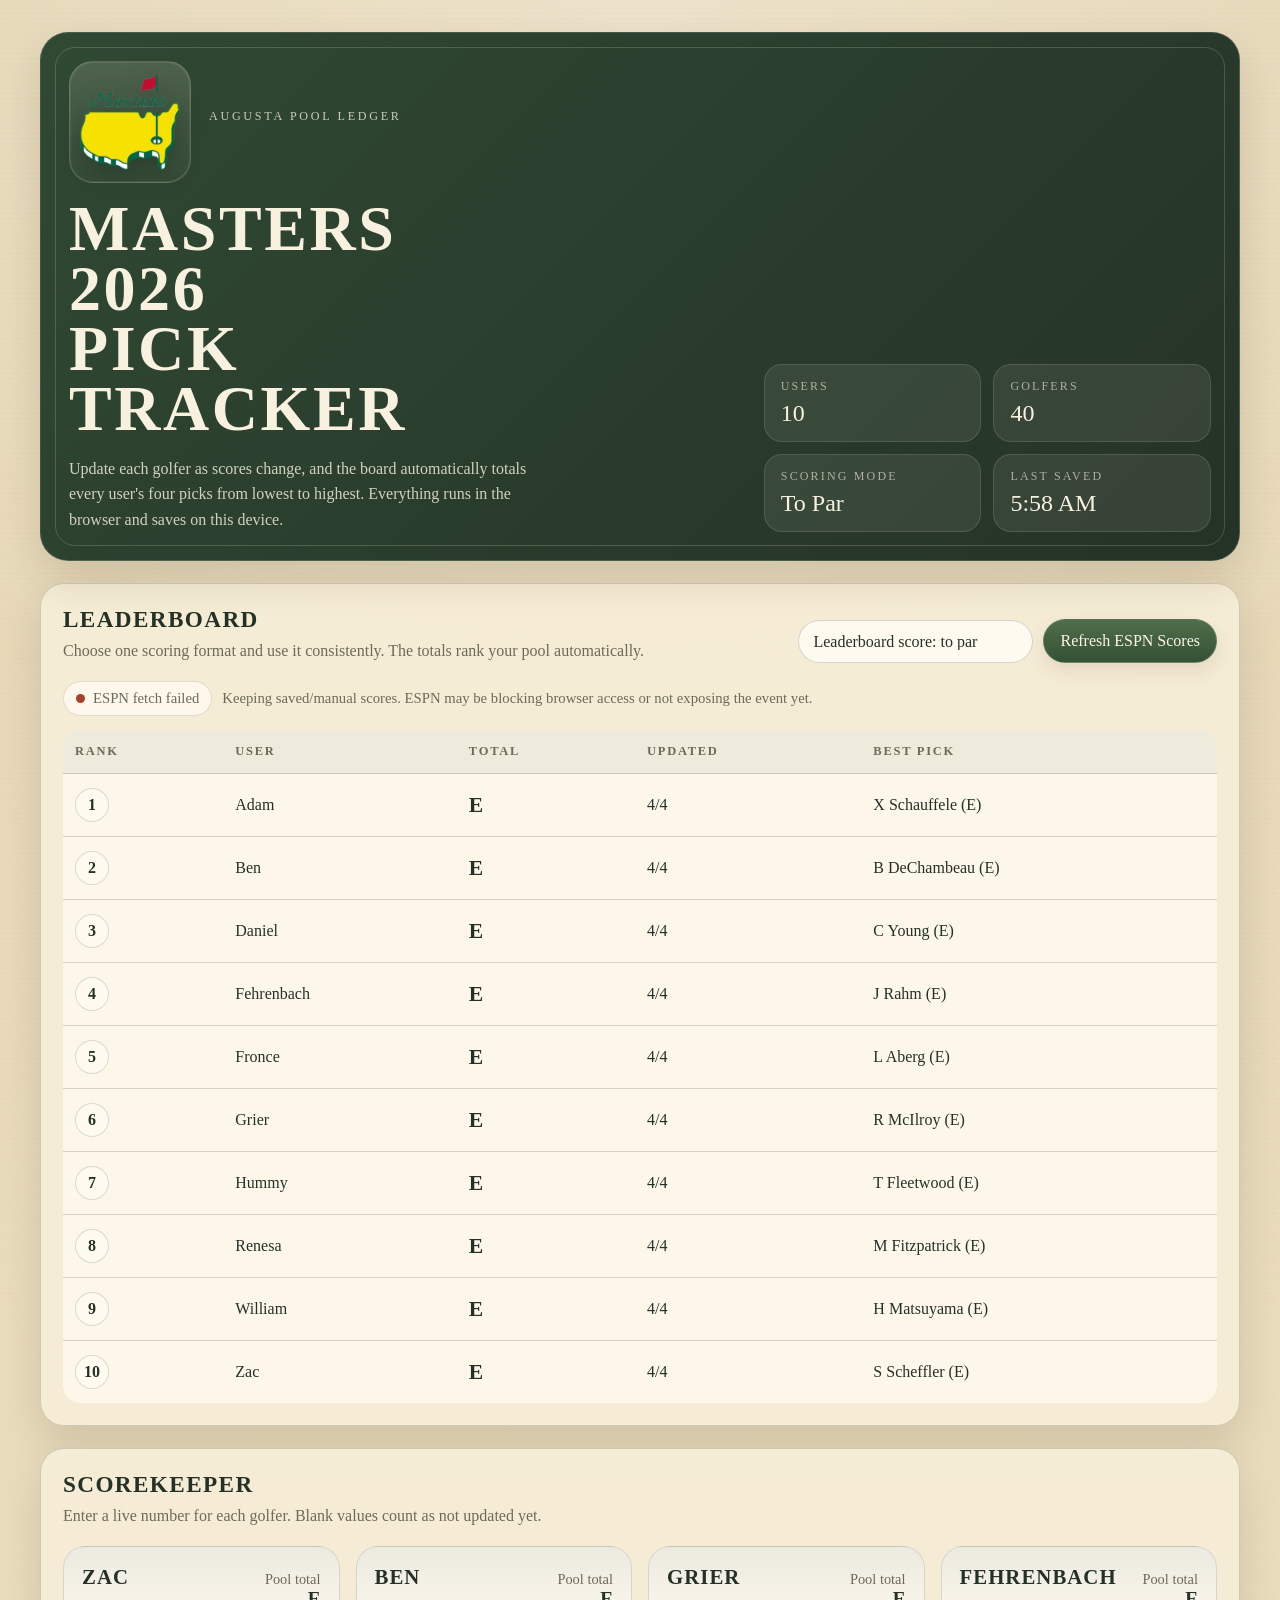
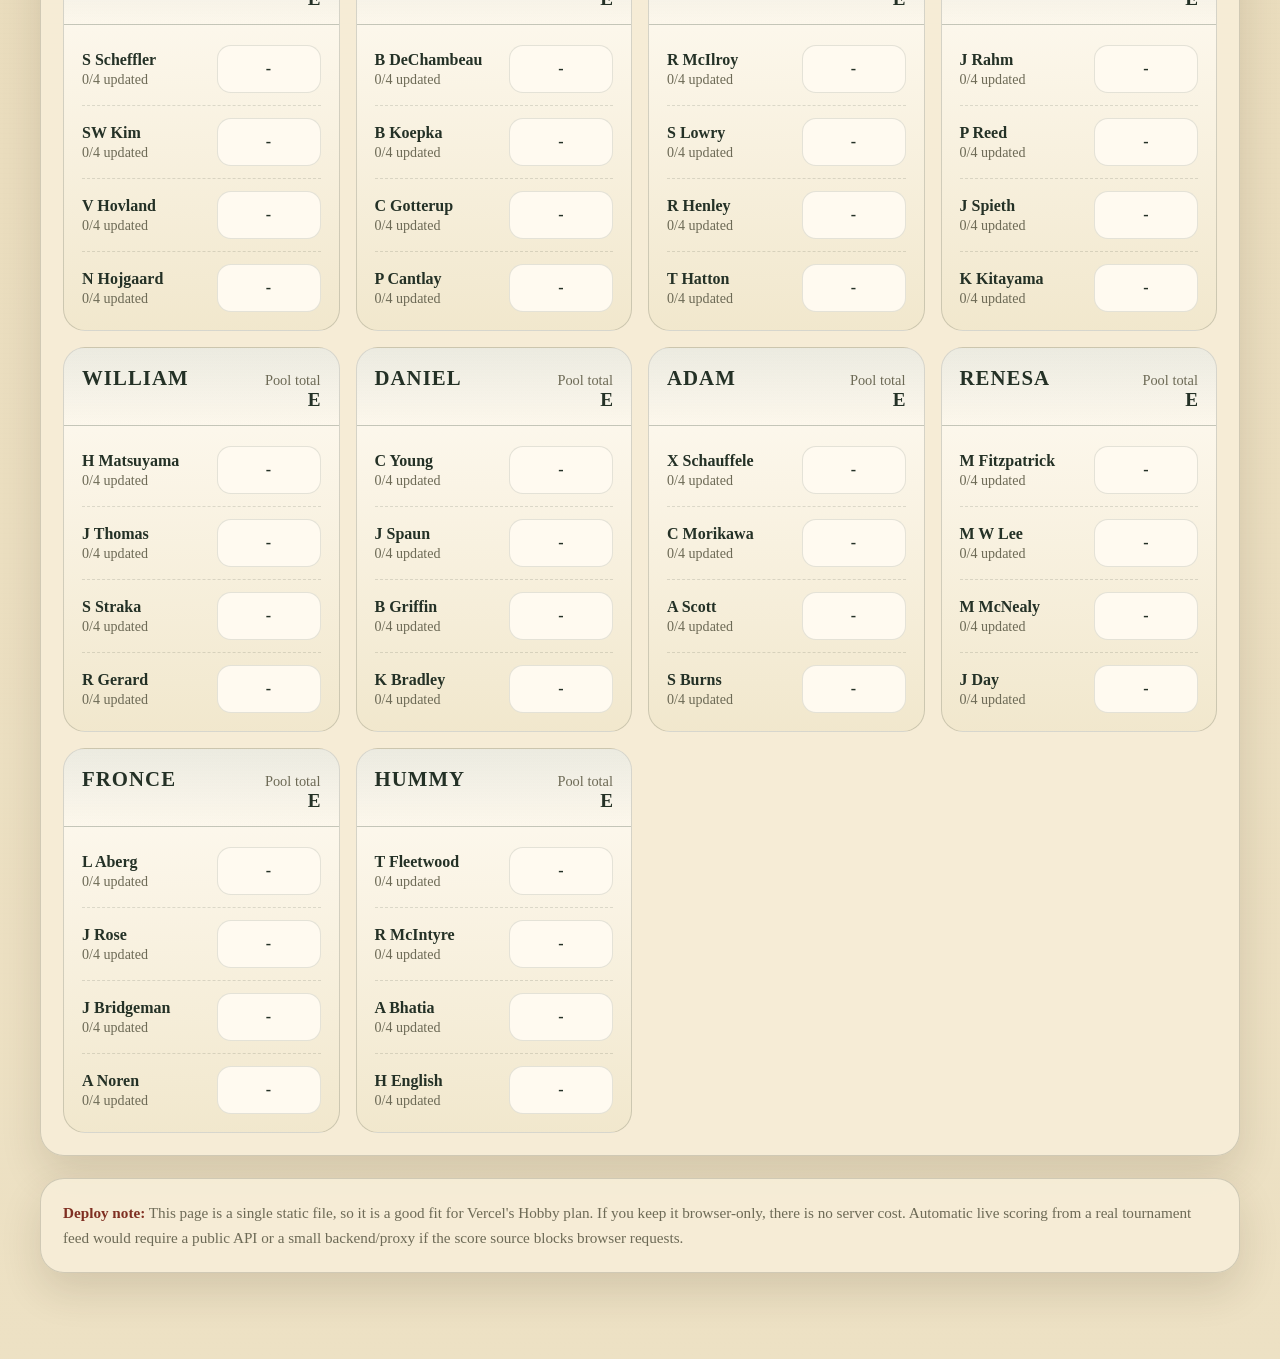
==== index.html @ f6f55bbb "Initial Masters tracker" ====
<!DOCTYPE html>
<html lang="en">
<head>
  <meta charset="UTF-8">
  <meta name="viewport" content="width=device-width, initial-scale=1.0">
  <title>Masters 2026 Pick Tracker</title>
  <style>
    :root {
      --bg: #ede1c4;
      --paper: #f6edd7;
      --paper-strong: #efe3c2;
      --ink: #243126;
      --muted: #6d6a56;
      --line: rgba(36, 49, 38, 0.18);
      --green: #3f5c3a;
      --green-deep: #2e4630;
      --gold: #a8833f;
      --sand: #d8c49a;
      --accent: #7f2f22;
      --shadow: 0 18px 40px rgba(55, 42, 18, 0.14);
    }

    * {
      box-sizing: border-box;
    }

    body {
      margin: 0;
      font-family: Georgia, "Times New Roman", serif;
      color: var(--ink);
      background:
        radial-gradient(circle at top, rgba(255, 255, 255, 0.28), transparent 30%),
        linear-gradient(180deg, rgba(216, 196, 154, 0.35), rgba(237, 225, 196, 0.92)),
        repeating-linear-gradient(
          0deg,
          rgba(36, 49, 38, 0.02) 0,
          rgba(36, 49, 38, 0.02) 1px,
          transparent 1px,
          transparent 5px
        ),
        var(--bg);
      min-height: 100vh;
    }

    .page {
      width: min(1200px, calc(100% - 32px));
      margin: 0 auto;
      padding: 32px 0 64px;
    }

    .hero {
      position: relative;
      overflow: hidden;
      background:
        linear-gradient(135deg, rgba(47, 73, 51, 0.96), rgba(36, 49, 38, 0.96)),
        var(--green-deep);
      color: #f8f1df;
      border: 1px solid rgba(255, 255, 255, 0.14);
      border-radius: 28px;
      box-shadow: var(--shadow);
      padding: 28px;
      margin-bottom: 22px;
    }

    .hero::after {
      content: "";
      position: absolute;
      inset: 14px;
      border: 1px solid rgba(255, 241, 212, 0.18);
      border-radius: 20px;
      pointer-events: none;
    }

    .eyebrow {
      letter-spacing: 0.22em;
      text-transform: uppercase;
      font-size: 0.76rem;
      color: rgba(248, 241, 223, 0.78);
      margin-bottom: 12px;
    }

    h1 {
      margin: 0;
      font-size: clamp(2.3rem, 5vw, 4.5rem);
      line-height: 0.94;
      text-transform: uppercase;
      letter-spacing: 0.04em;
      max-width: 9ch;
    }

    .hero-grid {
      display: grid;
      grid-template-columns: 1.2fr 0.8fr;
      gap: 24px;
      align-items: end;
    }

    .hero-brand {
      display: flex;
      gap: 18px;
      align-items: center;
      margin-bottom: 16px;
      flex-wrap: wrap;
    }

    .masters-mark {
      width: 122px;
      height: 122px;
      flex: 0 0 auto;
      border-radius: 24px;
      background: linear-gradient(180deg, rgba(250, 241, 217, 0.16), rgba(250, 241, 217, 0.04));
      border: 1px solid rgba(255, 241, 212, 0.18);
      display: grid;
      place-items: center;
      padding: 10px;
      box-shadow: inset 0 0 0 1px rgba(255, 241, 212, 0.08);
    }

    .masters-mark img {
      display: block;
      width: 100%;
      height: auto;
      filter: drop-shadow(0 8px 12px rgba(8, 15, 12, 0.28));
    }

    .hero p {
      margin: 16px 0 0;
      max-width: 58ch;
      color: rgba(248, 241, 223, 0.82);
      font-size: 1rem;
      line-height: 1.6;
    }

    .hero-stats {
      display: grid;
      grid-template-columns: repeat(2, minmax(0, 1fr));
      gap: 12px;
    }

    .loading-screen {
      position: fixed;
      inset: 0;
      z-index: 50;
      display: flex;
      align-items: center;
      justify-content: center;
      padding: 24px;
      background:
        radial-gradient(circle at top, rgba(255, 246, 220, 0.18), transparent 28%),
        rgba(26, 36, 28, 0.86);
      backdrop-filter: blur(4px);
      transition: opacity 220ms ease, visibility 220ms ease;
    }

    .loading-screen.hidden {
      opacity: 0;
      visibility: hidden;
      pointer-events: none;
    }

    .loading-card {
      width: min(420px, 100%);
      background: linear-gradient(180deg, #f4e8c9, #ead7b0);
      color: var(--ink);
      border-radius: 28px;
      border: 1px solid rgba(36, 49, 38, 0.18);
      box-shadow: 0 24px 60px rgba(12, 16, 13, 0.35);
      padding: 28px 24px;
      text-align: center;
    }

    .spinner {
      position: relative;
      width: 116px;
      height: 116px;
      margin: 0 auto 18px;
      border-radius: 999px;
      border: 3px solid rgba(63, 92, 58, 0.18);
      background: radial-gradient(circle at 50% 45%, #f7f0df 0%, #e7d5aa 70%, #cfb37b 100%);
      animation: float 1.8s ease-in-out infinite;
    }

    .spinner::before {
      content: "";
      position: absolute;
      inset: 18px;
      border-radius: 999px;
      border-top: 4px solid var(--green);
      border-right: 4px solid transparent;
      border-bottom: 4px solid var(--accent);
      border-left: 4px solid transparent;
      animation: spin 1s linear infinite;
    }

    .spinner::after {
      content: "";
      position: absolute;
      left: 50%;
      bottom: -34px;
      width: 8px;
      height: 38px;
      transform: translateX(-50%);
      border-radius: 999px;
      background: linear-gradient(180deg, #976f37, #704e21);
      box-shadow: 0 0 0 4px rgba(112, 78, 33, 0.12);
    }

    .loading-title {
      margin: 0 0 8px;
      font-size: 1.4rem;
      text-transform: uppercase;
      letter-spacing: 0.08em;
    }

    .loading-copy {
      margin: 0;
      color: var(--muted);
      line-height: 1.6;
    }

    .status-row {
      display: flex;
      gap: 10px;
      flex-wrap: wrap;
      align-items: center;
      color: var(--muted);
      font-size: 0.92rem;
      margin-bottom: 14px;
    }

    .status-badge {
      display: inline-flex;
      align-items: center;
      gap: 8px;
      padding: 8px 12px;
      border-radius: 999px;
      border: 1px solid rgba(36, 49, 38, 0.14);
      background: rgba(255, 250, 240, 0.84);
    }

    .status-dot {
      width: 9px;
      height: 9px;
      border-radius: 999px;
      background: var(--gold);
    }

    .status-badge.live .status-dot {
      background: #3d8a4f;
    }

    .status-badge.error .status-dot {
      background: #a6412d;
    }

    .stat {
      background: rgba(255, 249, 236, 0.08);
      border: 1px solid rgba(255, 249, 236, 0.12);
      border-radius: 18px;
      padding: 14px 16px;
    }

    .stat-label {
      font-size: 0.75rem;
      text-transform: uppercase;
      letter-spacing: 0.18em;
      color: rgba(248, 241, 223, 0.62);
      margin-bottom: 6px;
    }

    .stat-value {
      font-size: 1.5rem;
    }

    .panel {
      background: rgba(246, 237, 215, 0.96);
      border: 1px solid var(--line);
      border-radius: 24px;
      box-shadow: var(--shadow);
      padding: 22px;
      margin-bottom: 22px;
    }

    .panel-header {
      display: flex;
      justify-content: space-between;
      gap: 16px;
      align-items: end;
      margin-bottom: 18px;
      flex-wrap: wrap;
    }

    .panel-title {
      margin: 0;
      font-size: 1.45rem;
      text-transform: uppercase;
      letter-spacing: 0.06em;
    }

    .panel-subtitle {
      margin: 6px 0 0;
      color: var(--muted);
      line-height: 1.5;
    }

    .toolbar {
      display: flex;
      gap: 10px;
      flex-wrap: wrap;
      align-items: center;
    }

    .mode-select,
    .score-input {
      appearance: none;
      border: 1px solid rgba(36, 49, 38, 0.18);
      background: #fffaf0;
      color: var(--ink);
      border-radius: 999px;
      padding: 12px 14px;
      font: inherit;
    }

    .button {
      border: 1px solid rgba(36, 49, 38, 0.2);
      background: linear-gradient(180deg, #f9f0d9, #ead7b0);
      color: var(--ink);
      border-radius: 999px;
      padding: 12px 16px;
      font: inherit;
      cursor: pointer;
      transition: transform 140ms ease, box-shadow 140ms ease;
      box-shadow: 0 8px 18px rgba(95, 74, 32, 0.12);
    }

    .button:hover {
      transform: translateY(-1px);
    }

    .button.alt {
      background: linear-gradient(180deg, #4f6e49, #355136);
      color: #fbf6e9;
      border-color: rgba(255, 255, 255, 0.16);
    }

    .leaderboard-table {
      width: 100%;
      border-collapse: collapse;
      overflow: hidden;
      border-radius: 18px;
      background: rgba(255, 250, 240, 0.82);
    }

    .leaderboard-table th,
    .leaderboard-table td {
      padding: 14px 12px;
      border-bottom: 1px solid var(--line);
      text-align: left;
    }

    .leaderboard-table th {
      font-size: 0.78rem;
      text-transform: uppercase;
      letter-spacing: 0.14em;
      color: var(--muted);
      background: rgba(63, 92, 58, 0.08);
    }

    .leaderboard-table tr:last-child td {
      border-bottom: none;
    }

    .rank-pill {
      display: inline-flex;
      width: 34px;
      height: 34px;
      align-items: center;
      justify-content: center;
      border-radius: 999px;
      border: 1px solid rgba(36, 49, 38, 0.16);
      background: rgba(255, 250, 240, 0.94);
      font-weight: 700;
    }

    .score-main {
      font-size: 1.35rem;
      font-weight: 700;
    }

    .score-meta {
      color: var(--muted);
      font-size: 0.9rem;
    }

    .users-grid {
      display: grid;
      grid-template-columns: repeat(auto-fit, minmax(260px, 1fr));
      gap: 16px;
    }

    .user-card {
      border: 1px solid var(--line);
      border-radius: 22px;
      background:
        linear-gradient(180deg, rgba(255, 251, 243, 0.98), rgba(241, 231, 204, 0.98));
      overflow: hidden;
    }

    .user-card-header {
      padding: 18px 18px 14px;
      background: linear-gradient(180deg, rgba(63, 92, 58, 0.1), rgba(63, 92, 58, 0));
      border-bottom: 1px solid var(--line);
      display: flex;
      justify-content: space-between;
      gap: 12px;
      align-items: baseline;
    }

    .user-name {
      margin: 0;
      font-size: 1.3rem;
      text-transform: uppercase;
      letter-spacing: 0.05em;
    }

    .user-total {
      text-align: right;
    }

    .user-total strong {
      display: block;
      font-size: 1.2rem;
    }

    .pick-list {
      list-style: none;
      margin: 0;
      padding: 8px 18px 18px;
    }

    .pick-item {
      display: grid;
      grid-template-columns: minmax(0, 1fr) 104px;
      gap: 12px;
      align-items: center;
      padding: 12px 0;
      border-bottom: 1px dashed rgba(36, 49, 38, 0.14);
    }

    .pick-item:last-child {
      border-bottom: none;
      padding-bottom: 0;
    }

    .pick-name {
      font-weight: 700;
    }

    .pick-owner {
      display: block;
      color: var(--muted);
      font-size: 0.88rem;
      margin-top: 2px;
    }

    .score-input {
      width: 100%;
      text-align: center;
      font-weight: 700;
      border-radius: 14px;
      padding: 11px 12px;
    }

    .score-chip {
      display: inline-flex;
      width: 100%;
      min-height: 48px;
      align-items: center;
      justify-content: center;
      padding: 11px 12px;
      border-radius: 14px;
      border: 1px solid rgba(36, 49, 38, 0.12);
      background: #fffaf0;
      font-weight: 700;
    }

    .footer-note {
      color: var(--muted);
      line-height: 1.6;
      font-size: 0.95rem;
    }

    .accent {
      color: var(--accent);
    }

    @keyframes spin {
      to {
        transform: rotate(360deg);
      }
    }

    @keyframes float {
      0%, 100% {
        transform: translateY(0);
      }
      50% {
        transform: translateY(-4px);
      }
    }

    @media (max-width: 820px) {
      .hero-grid {
        grid-template-columns: 1fr;
      }

      .panel {
        padding: 18px;
      }

      .leaderboard-table {
        display: block;
        overflow-x: auto;
      }
    }

    @media (max-width: 560px) {
      .page {
        width: min(100% - 20px, 1200px);
        padding-top: 20px;
      }

      .hero,
      .panel {
        border-radius: 20px;
      }

      .hero {
        padding: 22px;
      }

      .hero-stats {
        grid-template-columns: 1fr;
      }

      .pick-item {
        grid-template-columns: 1fr;
      }
    }
  </style>
</head>
<body>
  <div class="loading-screen" id="loadingScreen" aria-live="polite">
    <div class="loading-card">
      <div class="spinner" aria-hidden="true"></div>
      <h2 class="loading-title">Fetching Live Scores</h2>
      <p class="loading-copy" id="loadingMessage">
        Pulling the latest Masters numbers from ESPN and matching them to your picks.
      </p>
    </div>
  </div>

  <main class="page">
    <section class="hero">
      <div class="hero-grid">
        <div>
          <div class="hero-brand">
            <div class="masters-mark" aria-hidden="true">
              <img src="./masters-logo.png.webp" alt="">
            </div>
            <div class="eyebrow">Augusta Pool Ledger</div>
          </div>
          <h1>Masters 2026 Pick Tracker</h1>
          <p>
            Update each golfer as scores change, and the board automatically totals every user's four picks
            from lowest to highest. Everything runs in the browser and saves on this device.
          </p>
        </div>
        <div class="hero-stats">
          <div class="stat">
            <div class="stat-label">Users</div>
            <div class="stat-value" id="userCount">10</div>
          </div>
          <div class="stat">
            <div class="stat-label">Golfers</div>
            <div class="stat-value" id="golferCount">40</div>
          </div>
          <div class="stat">
            <div class="stat-label">Scoring Mode</div>
            <div class="stat-value" id="heroMode">To Par</div>
          </div>
          <div class="stat">
            <div class="stat-label">Last Saved</div>
            <div class="stat-value" id="lastSaved">Not yet</div>
          </div>
        </div>
      </div>
    </section>

    <section class="panel">
      <div class="panel-header">
        <div>
          <h2 class="panel-title">Leaderboard</h2>
          <p class="panel-subtitle">
            Choose one scoring format and use it consistently. The totals rank your pool automatically.
          </p>
        </div>
        <div class="toolbar">
          <select class="mode-select" id="scoreMode">
            <option value="toPar">Leaderboard score: to par</option>
            <option value="strokes">Leaderboard score: total strokes</option>
          </select>
          <button class="button alt" id="refreshScores">Refresh ESPN Scores</button>
        </div>
      </div>

      <div class="status-row">
        <div class="status-badge" id="feedStatus">
          <span class="status-dot"></span>
          <span id="feedStatusText">Waiting for ESPN fetch</span>
        </div>
        <span id="feedDetail">The page refreshes scores on load and when you press refresh.</span>
      </div>

      <table class="leaderboard-table">
        <thead>
          <tr>
            <th>Rank</th>
            <th>User</th>
            <th>Total</th>
            <th>Updated</th>
            <th>Best Pick</th>
          </tr>
        </thead>
        <tbody id="leaderboardBody"></tbody>
      </table>
    </section>

    <section class="panel">
      <div class="panel-header">
        <div>
          <h2 class="panel-title">Scorekeeper</h2>
          <p class="panel-subtitle">
            Enter a live number for each golfer. Blank values count as not updated yet.
          </p>
        </div>
      </div>
      <div class="users-grid" id="usersGrid"></div>
    </section>

    <section class="panel footer-note">
      <strong class="accent">Deploy note:</strong>
      This page is a single static file, so it is a good fit for Vercel's Hobby plan. If you keep it browser-only,
      there is no server cost. Automatic live scoring from a real tournament feed would require a public API or a
      small backend/proxy if the score source blocks browser requests.
    </section>
  </main>

  <script>
    const users = [
      { name: "Zac", picks: ["S Scheffler", "SW Kim", "V Hovland", "N Hojgaard"] },
      { name: "Ben", picks: ["B DeChambeau", "B Koepka", "C Gotterup", "P Cantlay"] },
      { name: "Grier", picks: ["R McIlroy", "S Lowry", "R Henley", "T Hatton"] },
      { name: "Fehrenbach", picks: ["J Rahm", "P Reed", "J Spieth", "K Kitayama"] },
      { name: "William", picks: ["H Matsuyama", "J Thomas", "S Straka", "R Gerard"] },
      { name: "Daniel", picks: ["C Young", "J Spaun", "B Griffin", "K Bradley"] },
      { name: "Adam", picks: ["X Schauffele", "C Morikawa", "A Scott", "S Burns"] },
      { name: "Renesa", picks: ["M Fitzpatrick", "M W Lee", "M McNealy", "J Day"] },
      { name: "Fronce", picks: ["L Aberg", "J Rose", "J Bridgeman", "A Noren"] },
      { name: "Hummy", picks: ["T Fleetwood", "R McIntyre", "A Bhatia", "H English"] }
    ];

    const defaultScores = {
      "S Scheffler": "",
      "SW Kim": "",
      "V Hovland": "",
      "N Hojgaard": "",
      "B DeChambeau": "",
      "B Koepka": "",
      "C Gotterup": "",
      "P Cantlay": "",
      "R McIlroy": "",
      "S Lowry": "",
      "R Henley": "",
      "T Hatton": "",
      "J Rahm": "",
      "P Reed": "",
      "J Spieth": "",
      "K Kitayama": "",
      "H Matsuyama": "",
      "J Thomas": "",
      "S Straka": "",
      "R Gerard": "",
      "C Young": "",
      "J Spaun": "",
      "B Griffin": "",
      "K Bradley": "",
      "X Schauffele": "",
      "C Morikawa": "",
      "A Scott": "",
      "S Burns": "",
      "M Fitzpatrick": "",
      "M W Lee": "",
      "M McNealy": "",
      "J Day": "",
      "L Aberg": "",
      "J Rose": "",
      "J Bridgeman": "",
      "A Noren": "",
      "T Fleetwood": "",
      "R McIntyre": "",
      "A Bhatia": "",
      "H English": ""
    };

    const storageKey = "masters-2026-pick-tracker";
    const modeKey = "masters-2026-score-mode";
    const savedState = JSON.parse(localStorage.getItem(storageKey) || "null");
    const scores = { ...defaultScores, ...(savedState || {}) };
    const savedMode = localStorage.getItem(modeKey) || "toPar";
    const espnLeaderboardUrl = "https://site.web.api.espn.com/apis/site/v2/sports/golf/leaderboard?league=pga";

    const leaderboardBody = document.getElementById("leaderboardBody");
    const usersGrid = document.getElementById("usersGrid");
    const scoreModeSelect = document.getElementById("scoreMode");
    const lastSaved = document.getElementById("lastSaved");
    const heroMode = document.getElementById("heroMode");
    const loadingScreen = document.getElementById("loadingScreen");
    const loadingMessage = document.getElementById("loadingMessage");
    const refreshScoresButton = document.getElementById("refreshScores");
    const feedStatus = document.getElementById("feedStatus");
    const feedStatusText = document.getElementById("feedStatusText");
    const feedDetail = document.getElementById("feedDetail");

    let isInitialLoad = true;

    document.getElementById("userCount").textContent = users.length;
    document.getElementById("golferCount").textContent = Object.keys(defaultScores).length;
    scoreModeSelect.value = savedMode;

    function normalizeName(name) {
      return name
        .normalize("NFD")
        .replace(/[\u0300-\u036f]/g, "")
        .replace(/ø/g, "o")
        .replace(/Ø/g, "o")
        .replace(/æ/g, "ae")
        .replace(/Æ/g, "ae")
        .toLowerCase()
        .replace(/\./g, "")
        .replace(/-/g, " ")
        .replace(/\s+/g, " ")
        .trim();
    }

    const allGolfers = [...new Set(users.flatMap((user) => user.picks))];
    const golferAliases = Object.fromEntries(allGolfers.map((golfer) => [golfer, new Set([normalizeName(golfer)])]));

    [
      ["S Scheffler", ["scottie scheffler"]],
      ["SW Kim", ["si woo kim", "siwoo kim"]],
      ["V Hovland", ["viktor hovland"]],
      ["N Hojgaard", ["nicolai hojgaard"]],
      ["B DeChambeau", ["bryson dechambeau"]],
      ["B Koepka", ["brooks koepka"]],
      ["C Gotterup", ["chris gotterup"]],
      ["P Cantlay", ["patrick cantlay"]],
      ["R McIlroy", ["rory mcilroy"]],
      ["S Lowry", ["shane lowry"]],
      ["R Henley", ["russell henley"]],
      ["T Hatton", ["tyrrell hatton"]],
      ["J Rahm", ["jon rahm"]],
      ["P Reed", ["patrick reed"]],
      ["J Spieth", ["jordan spieth"]],
      ["K Kitayama", ["kurt kitayama"]],
      ["H Matsuyama", ["hideki matsuyama"]],
      ["J Thomas", ["justin thomas"]],
      ["S Straka", ["sepp straka"]],
      ["R Gerard", ["ryan gerard"]],
      ["C Young", ["cameron young"]],
      ["J Spaun", ["j j spaun", "jj spaun"]],
      ["B Griffin", ["ben griffin"]],
      ["K Bradley", ["keegan bradley"]],
      ["X Schauffele", ["xander schauffele"]],
      ["C Morikawa", ["collin morikawa"]],
      ["A Scott", ["adam scott"]],
      ["S Burns", ["sam burns"]],
      ["M Fitzpatrick", ["matt fitzpatrick", "matthew fitzpatrick"]],
      ["M W Lee", ["min woo lee"]],
      ["M McNealy", ["maverick mcnealy"]],
      ["J Day", ["jason day"]],
      ["L Aberg", ["ludvig aberg", "ludvig a berg"]],
      ["J Rose", ["justin rose"]],
      ["J Bridgeman", ["jacob bridgeman"]],
      ["A Noren", ["alex noren"]],
      ["T Fleetwood", ["tommy fleetwood"]],
      ["R McIntyre", ["robert macintyre", "bob macintyre"]],
      ["A Bhatia", ["akshay bhatia"]],
      ["H English", ["harris english"]]
    ].forEach(([golfer, aliases]) => aliases.forEach((alias) => golferAliases[golfer].add(normalizeName(alias))));

    function getBestMatchingGolfer(espnName) {
      const normalized = normalizeName(espnName);
      return allGolfers.find((golfer) => golferAliases[golfer].has(normalized)) || null;
    }

    function showLoading(message) {
      loadingMessage.textContent = message;
      loadingScreen.classList.remove("hidden");
    }

    function hideLoading() {
      loadingScreen.classList.add("hidden");
    }

    function setFeedStatus(state, title, detail) {
      feedStatus.className = `status-badge ${state}`;
      feedStatusText.textContent = title;
      feedDetail.textContent = detail;
    }

    function parseScoreValue(scoreDisplay) {
      if (scoreDisplay === undefined || scoreDisplay === null) return null;
      const raw = String(scoreDisplay).trim().toUpperCase();
      if (!raw || raw === "--") return null;
      if (raw === "E") return 0;
      const parsed = Number(raw);
      return Number.isFinite(parsed) ? parsed : null;
    }

    async function fetchEspnScores() {
      const loadingCopy = isInitialLoad
        ? "Pulling the latest Masters numbers from ESPN and matching them to your picks."
        : "Refreshing the latest scores from ESPN.";
      showLoading(loadingCopy);
      refreshScoresButton.disabled = true;
      setFeedStatus("syncing", "Fetching ESPN feed", "Looking for the current Masters leaderboard.");

      try {
        const response = await fetch(espnLeaderboardUrl, { cache: "no-store" });
        if (!response.ok) {
          throw new Error(`ESPN request failed with ${response.status}`);
        }

        const data = await response.json();
        const events = Array.isArray(data.events) ? data.events : [];
        const mastersEvent =
          events.find((event) => /masters/i.test(event.name || "")) ||
          events.find((event) => /masters/i.test(event.shortName || "")) ||
          events[0];

        if (!mastersEvent || !mastersEvent.competitions || !mastersEvent.competitions[0]) {
          throw new Error("No golf competition data returned by ESPN.");
        }

        const competition = mastersEvent.competitions[0];
        const competitors = Array.isArray(competition.competitors) ? competition.competitors : [];
        let matched = 0;
        const matchedGolfers = new Set();

        competitors.forEach((competitor) => {
          const espnName = competitor.athlete && competitor.athlete.displayName;
          const pickName = espnName ? getBestMatchingGolfer(espnName) : null;
          const value = parseScoreValue(
            competitor.score && (
              competitor.score.displayValue ??
              competitor.score.value ??
              competitor.score
            )
          );

          if (!pickName || value === null) return;
          scores[pickName] = value;
          matchedGolfers.add(pickName);
          matched += 1;
        });

        storeState();
        render();

        const eventName = mastersEvent.name || mastersEvent.shortName || "Current PGA event";
        setFeedStatus(
          "live",
          "ESPN scores loaded",
          `${eventName}. Matched ${matched} of ${allGolfers.length} picked golfers.`
        );
      } catch (error) {
        console.error(error);
        setFeedStatus(
          "error",
          "ESPN fetch failed",
          "Keeping saved/manual scores. ESPN may be blocking browser access or not exposing the event yet."
        );
      } finally {
        refreshScoresButton.disabled = false;
        hideLoading();
        isInitialLoad = false;
      }
    }

    function formatTotal(value) {
      const mode = scoreModeSelect.value;
      if (Number.isNaN(value)) return "-";
      if (mode === "toPar") {
        if (value === 0) return "E";
        return value > 0 ? `+${value}` : `${value}`;
      }
      return `${value}`;
    }

    function storeState() {
      localStorage.setItem(storageKey, JSON.stringify(scores));
      localStorage.setItem(modeKey, scoreModeSelect.value);
      const stamp = new Date();
      lastSaved.textContent = stamp.toLocaleTimeString([], { hour: "numeric", minute: "2-digit" });
      heroMode.textContent = scoreModeSelect.value === "toPar" ? "To Par" : "Strokes";
    }

    function renderUsers() {
      usersGrid.innerHTML = users.map((user) => {
        const total = user.picks.reduce((sum, golfer) => {
          const value = Number(scores[golfer]);
          return sum + (Number.isFinite(value) ? value : 0);
        }, 0);
        const updatedCount = user.picks.filter((golfer) => scores[golfer] !== "").length;

        const picksMarkup = user.picks.map((golfer) => `
          <li class="pick-item">
            <div>
              <span class="pick-name">${golfer}</span>
              <span class="pick-owner">${updatedCount}/4 updated</span>
            </div>
            <span class="score-chip" aria-label="${golfer} score">${scores[golfer] === "" ? "-" : formatTotal(Number(scores[golfer]))}</span>
          </li>
        `).join("");

        return `
          <article class="user-card">
            <div class="user-card-header">
              <h3 class="user-name">${user.name}</h3>
              <div class="user-total">
                <span class="score-meta">Pool total</span>
                <strong>${formatTotal(total)}</strong>
              </div>
            </div>
            <ol class="pick-list">${picksMarkup}</ol>
          </article>
        `;
      }).join("");

    }

    function renderLeaderboard() {
      const standings = users.map((user) => {
        const scoredPicks = user.picks
          .map((golfer) => ({ golfer, value: Number(scores[golfer]) }))
          .filter((entry) => Number.isFinite(entry.value));

        const total = scoredPicks.reduce((sum, entry) => sum + entry.value, 0);
        const bestPick = scoredPicks.sort((a, b) => a.value - b.value)[0];

        return {
          name: user.name,
          total,
          updated: scoredPicks.length,
          bestPick: bestPick ? `${bestPick.golfer} (${formatTotal(bestPick.value)})` : "No scores yet"
        };
      }).sort((a, b) => a.total - b.total || b.updated - a.updated || a.name.localeCompare(b.name));

      leaderboardBody.innerHTML = standings.map((entry, index) => `
        <tr>
          <td><span class="rank-pill">${index + 1}</span></td>
          <td>${entry.name}</td>
          <td><span class="score-main">${formatTotal(entry.total)}</span></td>
          <td>${entry.updated}/4</td>
          <td>${entry.bestPick}</td>
        </tr>
      `).join("");
    }

    function render() {
      renderLeaderboard();
      renderUsers();
      heroMode.textContent = scoreModeSelect.value === "toPar" ? "To Par" : "Strokes";
    }

    scoreModeSelect.addEventListener("change", () => {
      storeState();
      render();
    });

    refreshScoresButton.addEventListener("click", () => {
      fetchEspnScores();
    });

    storeState();
    render();
    fetchEspnScores();
  </script>
</body>
</html>
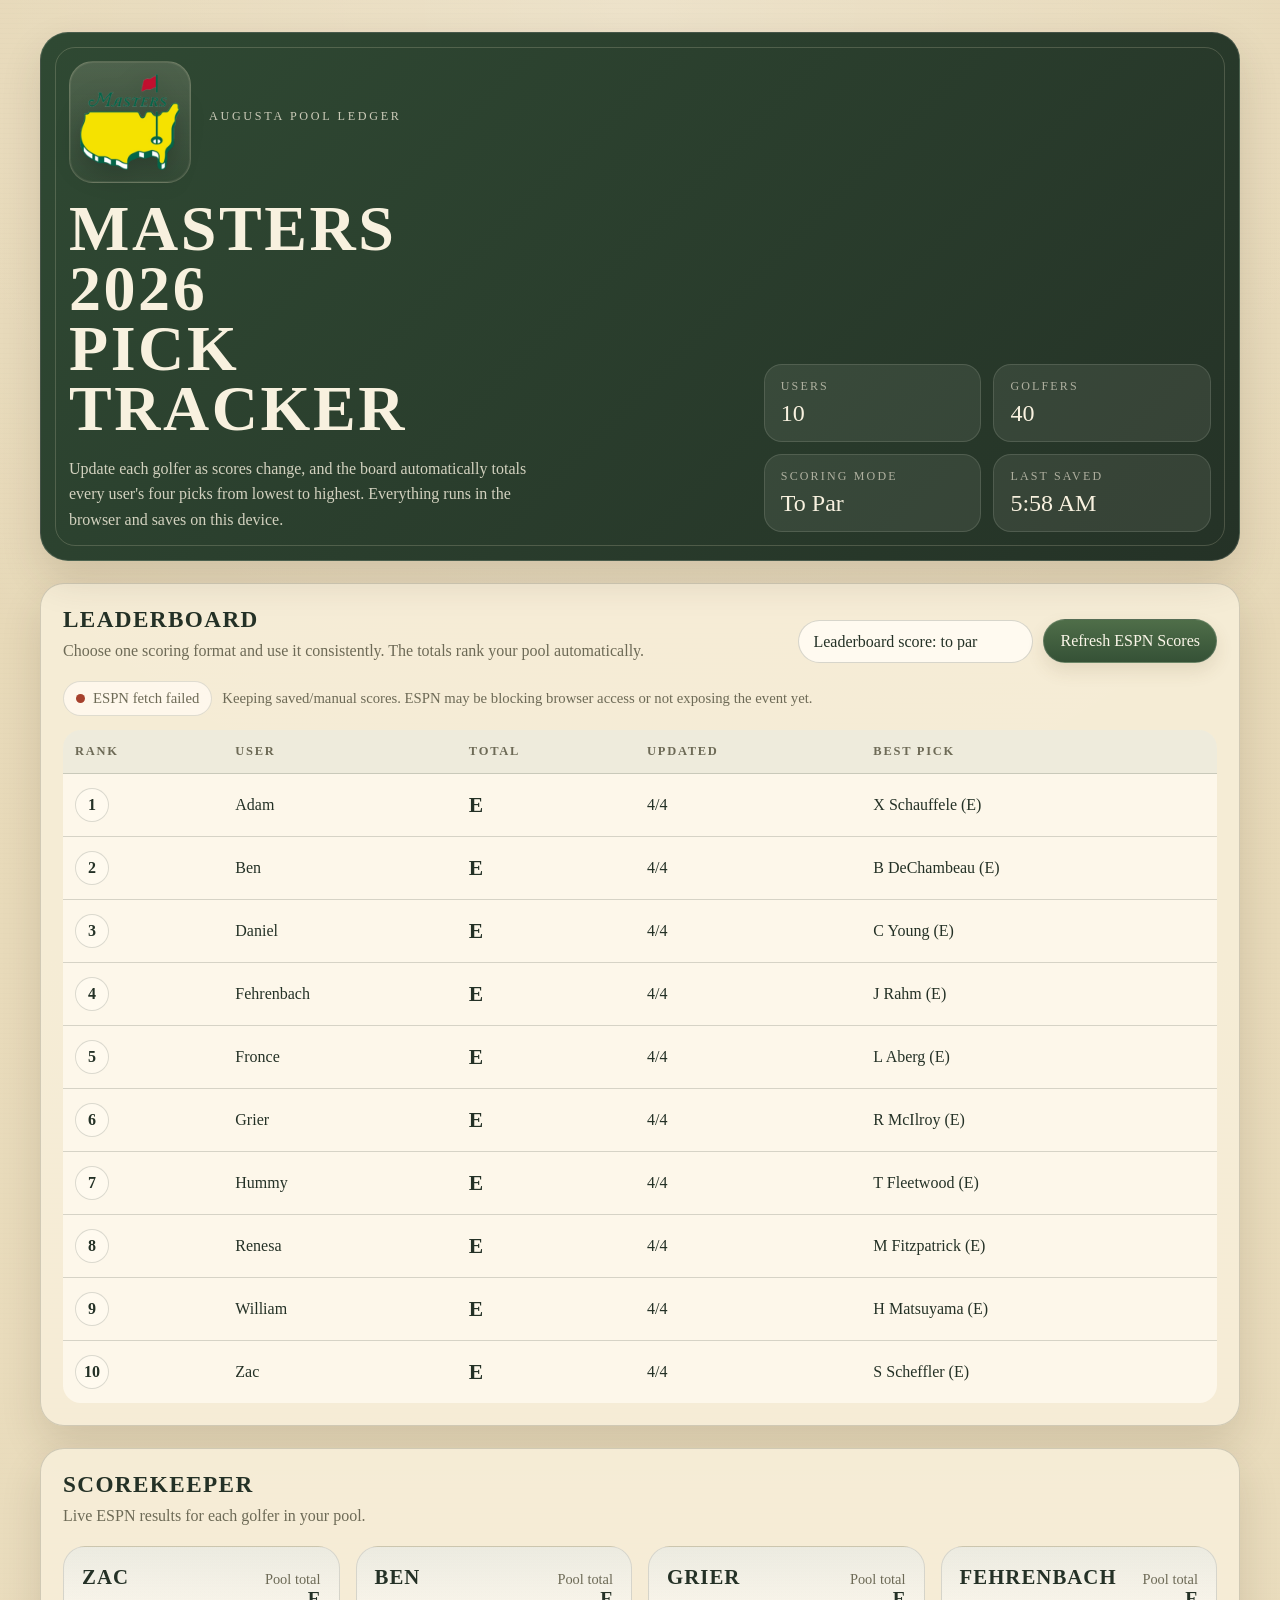
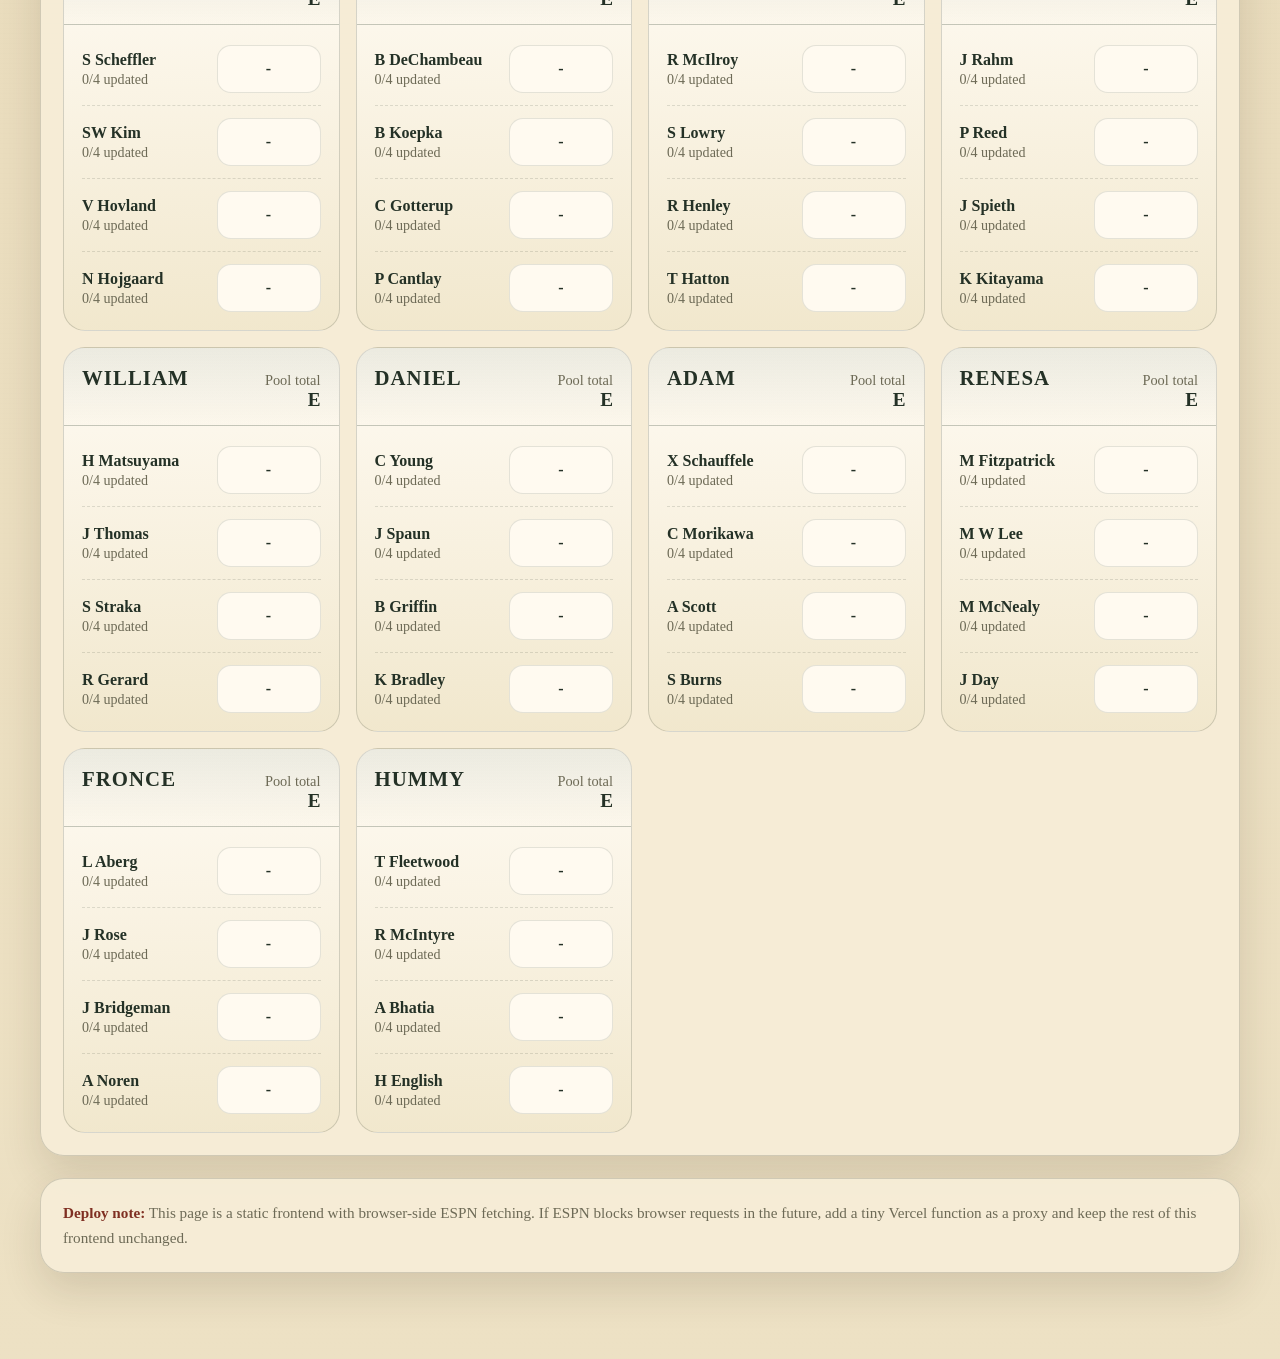
==== commit ca6028e7: "Split assets into css and js folders" ====
--- a/index.html
+++ b/index.html
@@ -4,550 +4,7 @@
   <meta charset="UTF-8">
   <meta name="viewport" content="width=device-width, initial-scale=1.0">
   <title>Masters 2026 Pick Tracker</title>
-  <style>
-    :root {
-      --bg: #ede1c4;
-      --paper: #f6edd7;
-      --paper-strong: #efe3c2;
-      --ink: #243126;
-      --muted: #6d6a56;
-      --line: rgba(36, 49, 38, 0.18);
-      --green: #3f5c3a;
-      --green-deep: #2e4630;
-      --gold: #a8833f;
-      --sand: #d8c49a;
-      --accent: #7f2f22;
-      --shadow: 0 18px 40px rgba(55, 42, 18, 0.14);
-    }
-
-    * {
-      box-sizing: border-box;
-    }
-
-    body {
-      margin: 0;
-      font-family: Georgia, "Times New Roman", serif;
-      color: var(--ink);
-      background:
-        radial-gradient(circle at top, rgba(255, 255, 255, 0.28), transparent 30%),
-        linear-gradient(180deg, rgba(216, 196, 154, 0.35), rgba(237, 225, 196, 0.92)),
-        repeating-linear-gradient(
-          0deg,
-          rgba(36, 49, 38, 0.02) 0,
-          rgba(36, 49, 38, 0.02) 1px,
-          transparent 1px,
-          transparent 5px
-        ),
-        var(--bg);
-      min-height: 100vh;
-    }
-
-    .page {
-      width: min(1200px, calc(100% - 32px));
-      margin: 0 auto;
-      padding: 32px 0 64px;
-    }
-
-    .hero {
-      position: relative;
-      overflow: hidden;
-      background:
-        linear-gradient(135deg, rgba(47, 73, 51, 0.96), rgba(36, 49, 38, 0.96)),
-        var(--green-deep);
-      color: #f8f1df;
-      border: 1px solid rgba(255, 255, 255, 0.14);
-      border-radius: 28px;
-      box-shadow: var(--shadow);
-      padding: 28px;
-      margin-bottom: 22px;
-    }
-
-    .hero::after {
-      content: "";
-      position: absolute;
-      inset: 14px;
-      border: 1px solid rgba(255, 241, 212, 0.18);
-      border-radius: 20px;
-      pointer-events: none;
-    }
-
-    .eyebrow {
-      letter-spacing: 0.22em;
-      text-transform: uppercase;
-      font-size: 0.76rem;
-      color: rgba(248, 241, 223, 0.78);
-      margin-bottom: 12px;
-    }
-
-    h1 {
-      margin: 0;
-      font-size: clamp(2.3rem, 5vw, 4.5rem);
-      line-height: 0.94;
-      text-transform: uppercase;
-      letter-spacing: 0.04em;
-      max-width: 9ch;
-    }
-
-    .hero-grid {
-      display: grid;
-      grid-template-columns: 1.2fr 0.8fr;
-      gap: 24px;
-      align-items: end;
-    }
-
-    .hero-brand {
-      display: flex;
-      gap: 18px;
-      align-items: center;
-      margin-bottom: 16px;
-      flex-wrap: wrap;
-    }
-
-    .masters-mark {
-      width: 122px;
-      height: 122px;
-      flex: 0 0 auto;
-      border-radius: 24px;
-      background: linear-gradient(180deg, rgba(250, 241, 217, 0.16), rgba(250, 241, 217, 0.04));
-      border: 1px solid rgba(255, 241, 212, 0.18);
-      display: grid;
-      place-items: center;
-      padding: 10px;
-      box-shadow: inset 0 0 0 1px rgba(255, 241, 212, 0.08);
-    }
-
-    .masters-mark img {
-      display: block;
-      width: 100%;
-      height: auto;
-      filter: drop-shadow(0 8px 12px rgba(8, 15, 12, 0.28));
-    }
-
-    .hero p {
-      margin: 16px 0 0;
-      max-width: 58ch;
-      color: rgba(248, 241, 223, 0.82);
-      font-size: 1rem;
-      line-height: 1.6;
-    }
-
-    .hero-stats {
-      display: grid;
-      grid-template-columns: repeat(2, minmax(0, 1fr));
-      gap: 12px;
-    }
-
-    .loading-screen {
-      position: fixed;
-      inset: 0;
-      z-index: 50;
-      display: flex;
-      align-items: center;
-      justify-content: center;
-      padding: 24px;
-      background:
-        radial-gradient(circle at top, rgba(255, 246, 220, 0.18), transparent 28%),
-        rgba(26, 36, 28, 0.86);
-      backdrop-filter: blur(4px);
-      transition: opacity 220ms ease, visibility 220ms ease;
-    }
-
-    .loading-screen.hidden {
-      opacity: 0;
-      visibility: hidden;
-      pointer-events: none;
-    }
-
-    .loading-card {
-      width: min(420px, 100%);
-      background: linear-gradient(180deg, #f4e8c9, #ead7b0);
-      color: var(--ink);
-      border-radius: 28px;
-      border: 1px solid rgba(36, 49, 38, 0.18);
-      box-shadow: 0 24px 60px rgba(12, 16, 13, 0.35);
-      padding: 28px 24px;
-      text-align: center;
-    }
-
-    .spinner {
-      position: relative;
-      width: 116px;
-      height: 116px;
-      margin: 0 auto 18px;
-      border-radius: 999px;
-      border: 3px solid rgba(63, 92, 58, 0.18);
-      background: radial-gradient(circle at 50% 45%, #f7f0df 0%, #e7d5aa 70%, #cfb37b 100%);
-      animation: float 1.8s ease-in-out infinite;
-    }
-
-    .spinner::before {
-      content: "";
-      position: absolute;
-      inset: 18px;
-      border-radius: 999px;
-      border-top: 4px solid var(--green);
-      border-right: 4px solid transparent;
-      border-bottom: 4px solid var(--accent);
-      border-left: 4px solid transparent;
-      animation: spin 1s linear infinite;
-    }
-
-    .spinner::after {
-      content: "";
-      position: absolute;
-      left: 50%;
-      bottom: -34px;
-      width: 8px;
-      height: 38px;
-      transform: translateX(-50%);
-      border-radius: 999px;
-      background: linear-gradient(180deg, #976f37, #704e21);
-      box-shadow: 0 0 0 4px rgba(112, 78, 33, 0.12);
-    }
-
-    .loading-title {
-      margin: 0 0 8px;
-      font-size: 1.4rem;
-      text-transform: uppercase;
-      letter-spacing: 0.08em;
-    }
-
-    .loading-copy {
-      margin: 0;
-      color: var(--muted);
-      line-height: 1.6;
-    }
-
-    .status-row {
-      display: flex;
-      gap: 10px;
-      flex-wrap: wrap;
-      align-items: center;
-      color: var(--muted);
-      font-size: 0.92rem;
-      margin-bottom: 14px;
-    }
-
-    .status-badge {
-      display: inline-flex;
-      align-items: center;
-      gap: 8px;
-      padding: 8px 12px;
-      border-radius: 999px;
-      border: 1px solid rgba(36, 49, 38, 0.14);
-      background: rgba(255, 250, 240, 0.84);
-    }
-
-    .status-dot {
-      width: 9px;
-      height: 9px;
-      border-radius: 999px;
-      background: var(--gold);
-    }
-
-    .status-badge.live .status-dot {
-      background: #3d8a4f;
-    }
-
-    .status-badge.error .status-dot {
-      background: #a6412d;
-    }
-
-    .stat {
-      background: rgba(255, 249, 236, 0.08);
-      border: 1px solid rgba(255, 249, 236, 0.12);
-      border-radius: 18px;
-      padding: 14px 16px;
-    }
-
-    .stat-label {
-      font-size: 0.75rem;
-      text-transform: uppercase;
-      letter-spacing: 0.18em;
-      color: rgba(248, 241, 223, 0.62);
-      margin-bottom: 6px;
-    }
-
-    .stat-value {
-      font-size: 1.5rem;
-    }
-
-    .panel {
-      background: rgba(246, 237, 215, 0.96);
-      border: 1px solid var(--line);
-      border-radius: 24px;
-      box-shadow: var(--shadow);
-      padding: 22px;
-      margin-bottom: 22px;
-    }
-
-    .panel-header {
-      display: flex;
-      justify-content: space-between;
-      gap: 16px;
-      align-items: end;
-      margin-bottom: 18px;
-      flex-wrap: wrap;
-    }
-
-    .panel-title {
-      margin: 0;
-      font-size: 1.45rem;
-      text-transform: uppercase;
-      letter-spacing: 0.06em;
-    }
-
-    .panel-subtitle {
-      margin: 6px 0 0;
-      color: var(--muted);
-      line-height: 1.5;
-    }
-
-    .toolbar {
-      display: flex;
-      gap: 10px;
-      flex-wrap: wrap;
-      align-items: center;
-    }
-
-    .mode-select,
-    .score-input {
-      appearance: none;
-      border: 1px solid rgba(36, 49, 38, 0.18);
-      background: #fffaf0;
-      color: var(--ink);
-      border-radius: 999px;
-      padding: 12px 14px;
-      font: inherit;
-    }
-
-    .button {
-      border: 1px solid rgba(36, 49, 38, 0.2);
-      background: linear-gradient(180deg, #f9f0d9, #ead7b0);
-      color: var(--ink);
-      border-radius: 999px;
-      padding: 12px 16px;
-      font: inherit;
-      cursor: pointer;
-      transition: transform 140ms ease, box-shadow 140ms ease;
-      box-shadow: 0 8px 18px rgba(95, 74, 32, 0.12);
-    }
-
-    .button:hover {
-      transform: translateY(-1px);
-    }
-
-    .button.alt {
-      background: linear-gradient(180deg, #4f6e49, #355136);
-      color: #fbf6e9;
-      border-color: rgba(255, 255, 255, 0.16);
-    }
-
-    .leaderboard-table {
-      width: 100%;
-      border-collapse: collapse;
-      overflow: hidden;
-      border-radius: 18px;
-      background: rgba(255, 250, 240, 0.82);
-    }
-
-    .leaderboard-table th,
-    .leaderboard-table td {
-      padding: 14px 12px;
-      border-bottom: 1px solid var(--line);
-      text-align: left;
-    }
-
-    .leaderboard-table th {
-      font-size: 0.78rem;
-      text-transform: uppercase;
-      letter-spacing: 0.14em;
-      color: var(--muted);
-      background: rgba(63, 92, 58, 0.08);
-    }
-
-    .leaderboard-table tr:last-child td {
-      border-bottom: none;
-    }
-
-    .rank-pill {
-      display: inline-flex;
-      width: 34px;
-      height: 34px;
-      align-items: center;
-      justify-content: center;
-      border-radius: 999px;
-      border: 1px solid rgba(36, 49, 38, 0.16);
-      background: rgba(255, 250, 240, 0.94);
-      font-weight: 700;
-    }
-
-    .score-main {
-      font-size: 1.35rem;
-      font-weight: 700;
-    }
-
-    .score-meta {
-      color: var(--muted);
-      font-size: 0.9rem;
-    }
-
-    .users-grid {
-      display: grid;
-      grid-template-columns: repeat(auto-fit, minmax(260px, 1fr));
-      gap: 16px;
-    }
-
-    .user-card {
-      border: 1px solid var(--line);
-      border-radius: 22px;
-      background:
-        linear-gradient(180deg, rgba(255, 251, 243, 0.98), rgba(241, 231, 204, 0.98));
-      overflow: hidden;
-    }
-
-    .user-card-header {
-      padding: 18px 18px 14px;
-      background: linear-gradient(180deg, rgba(63, 92, 58, 0.1), rgba(63, 92, 58, 0));
-      border-bottom: 1px solid var(--line);
-      display: flex;
-      justify-content: space-between;
-      gap: 12px;
-      align-items: baseline;
-    }
-
-    .user-name {
-      margin: 0;
-      font-size: 1.3rem;
-      text-transform: uppercase;
-      letter-spacing: 0.05em;
-    }
-
-    .user-total {
-      text-align: right;
-    }
-
-    .user-total strong {
-      display: block;
-      font-size: 1.2rem;
-    }
-
-    .pick-list {
-      list-style: none;
-      margin: 0;
-      padding: 8px 18px 18px;
-    }
-
-    .pick-item {
-      display: grid;
-      grid-template-columns: minmax(0, 1fr) 104px;
-      gap: 12px;
-      align-items: center;
-      padding: 12px 0;
-      border-bottom: 1px dashed rgba(36, 49, 38, 0.14);
-    }
-
-    .pick-item:last-child {
-      border-bottom: none;
-      padding-bottom: 0;
-    }
-
-    .pick-name {
-      font-weight: 700;
-    }
-
-    .pick-owner {
-      display: block;
-      color: var(--muted);
-      font-size: 0.88rem;
-      margin-top: 2px;
-    }
-
-    .score-input {
-      width: 100%;
-      text-align: center;
-      font-weight: 700;
-      border-radius: 14px;
-      padding: 11px 12px;
-    }
-
-    .score-chip {
-      display: inline-flex;
-      width: 100%;
-      min-height: 48px;
-      align-items: center;
-      justify-content: center;
-      padding: 11px 12px;
-      border-radius: 14px;
-      border: 1px solid rgba(36, 49, 38, 0.12);
-      background: #fffaf0;
-      font-weight: 700;
-    }
-
-    .footer-note {
-      color: var(--muted);
-      line-height: 1.6;
-      font-size: 0.95rem;
-    }
-
-    .accent {
-      color: var(--accent);
-    }
-
-    @keyframes spin {
-      to {
-        transform: rotate(360deg);
-      }
-    }
-
-    @keyframes float {
-      0%, 100% {
-        transform: translateY(0);
-      }
-      50% {
-        transform: translateY(-4px);
-      }
-    }
-
-    @media (max-width: 820px) {
-      .hero-grid {
-        grid-template-columns: 1fr;
-      }
-
-      .panel {
-        padding: 18px;
-      }
-
-      .leaderboard-table {
-        display: block;
-        overflow-x: auto;
-      }
-    }
-
-    @media (max-width: 560px) {
-      .page {
-        width: min(100% - 20px, 1200px);
-        padding-top: 20px;
-      }
-
-      .hero,
-      .panel {
-        border-radius: 20px;
-      }
-
-      .hero {
-        padding: 22px;
-      }
-
-      .hero-stats {
-        grid-template-columns: 1fr;
-      }
-
-      .pick-item {
-        grid-template-columns: 1fr;
-      }
-    }
-  </style>
+  <link rel="stylesheet" href="css/styles.css">
 </head>
 <body>
   <div class="loading-screen" id="loadingScreen" aria-live="polite">
@@ -566,7 +23,7 @@
         <div>
           <div class="hero-brand">
             <div class="masters-mark" aria-hidden="true">
-              <img src="./masters-logo.png.webp" alt="">
+              <img src="masters-logo.png.webp" alt="">
             </div>
             <div class="eyebrow">Augusta Pool Ledger</div>
           </div>
@@ -641,7 +98,7 @@
         <div>
           <h2 class="panel-title">Scorekeeper</h2>
           <p class="panel-subtitle">
-            Enter a live number for each golfer. Blank values count as not updated yet.
+            Live ESPN results for each golfer in your pool.
           </p>
         </div>
       </div>
@@ -650,352 +107,11 @@
 
     <section class="panel footer-note">
       <strong class="accent">Deploy note:</strong>
-      This page is a single static file, so it is a good fit for Vercel's Hobby plan. If you keep it browser-only,
-      there is no server cost. Automatic live scoring from a real tournament feed would require a public API or a
-      small backend/proxy if the score source blocks browser requests.
+      This page is a static frontend with browser-side ESPN fetching. If ESPN blocks browser requests in the future,
+      add a tiny Vercel function as a proxy and keep the rest of this frontend unchanged.
     </section>
   </main>
 
-  <script>
-    const users = [
-      { name: "Zac", picks: ["S Scheffler", "SW Kim", "V Hovland", "N Hojgaard"] },
-      { name: "Ben", picks: ["B DeChambeau", "B Koepka", "C Gotterup", "P Cantlay"] },
-      { name: "Grier", picks: ["R McIlroy", "S Lowry", "R Henley", "T Hatton"] },
-      { name: "Fehrenbach", picks: ["J Rahm", "P Reed", "J Spieth", "K Kitayama"] },
-      { name: "William", picks: ["H Matsuyama", "J Thomas", "S Straka", "R Gerard"] },
-      { name: "Daniel", picks: ["C Young", "J Spaun", "B Griffin", "K Bradley"] },
-      { name: "Adam", picks: ["X Schauffele", "C Morikawa", "A Scott", "S Burns"] },
-      { name: "Renesa", picks: ["M Fitzpatrick", "M W Lee", "M McNealy", "J Day"] },
-      { name: "Fronce", picks: ["L Aberg", "J Rose", "J Bridgeman", "A Noren"] },
-      { name: "Hummy", picks: ["T Fleetwood", "R McIntyre", "A Bhatia", "H English"] }
-    ];
-
-    const defaultScores = {
-      "S Scheffler": "",
-      "SW Kim": "",
-      "V Hovland": "",
-      "N Hojgaard": "",
-      "B DeChambeau": "",
-      "B Koepka": "",
-      "C Gotterup": "",
-      "P Cantlay": "",
-      "R McIlroy": "",
-      "S Lowry": "",
-      "R Henley": "",
-      "T Hatton": "",
-      "J Rahm": "",
-      "P Reed": "",
-      "J Spieth": "",
-      "K Kitayama": "",
-      "H Matsuyama": "",
-      "J Thomas": "",
-      "S Straka": "",
-      "R Gerard": "",
-      "C Young": "",
-      "J Spaun": "",
-      "B Griffin": "",
-      "K Bradley": "",
-      "X Schauffele": "",
-      "C Morikawa": "",
-      "A Scott": "",
-      "S Burns": "",
-      "M Fitzpatrick": "",
-      "M W Lee": "",
-      "M McNealy": "",
-      "J Day": "",
-      "L Aberg": "",
-      "J Rose": "",
-      "J Bridgeman": "",
-      "A Noren": "",
-      "T Fleetwood": "",
-      "R McIntyre": "",
-      "A Bhatia": "",
-      "H English": ""
-    };
-
-    const storageKey = "masters-2026-pick-tracker";
-    const modeKey = "masters-2026-score-mode";
-    const savedState = JSON.parse(localStorage.getItem(storageKey) || "null");
-    const scores = { ...defaultScores, ...(savedState || {}) };
-    const savedMode = localStorage.getItem(modeKey) || "toPar";
-    const espnLeaderboardUrl = "https://site.web.api.espn.com/apis/site/v2/sports/golf/leaderboard?league=pga";
-
-    const leaderboardBody = document.getElementById("leaderboardBody");
-    const usersGrid = document.getElementById("usersGrid");
-    const scoreModeSelect = document.getElementById("scoreMode");
-    const lastSaved = document.getElementById("lastSaved");
-    const heroMode = document.getElementById("heroMode");
-    const loadingScreen = document.getElementById("loadingScreen");
-    const loadingMessage = document.getElementById("loadingMessage");
-    const refreshScoresButton = document.getElementById("refreshScores");
-    const feedStatus = document.getElementById("feedStatus");
-    const feedStatusText = document.getElementById("feedStatusText");
-    const feedDetail = document.getElementById("feedDetail");
-
-    let isInitialLoad = true;
-
-    document.getElementById("userCount").textContent = users.length;
-    document.getElementById("golferCount").textContent = Object.keys(defaultScores).length;
-    scoreModeSelect.value = savedMode;
-
-    function normalizeName(name) {
-      return name
-        .normalize("NFD")
-        .replace(/[\u0300-\u036f]/g, "")
-        .replace(/ø/g, "o")
-        .replace(/Ø/g, "o")
-        .replace(/æ/g, "ae")
-        .replace(/Æ/g, "ae")
-        .toLowerCase()
-        .replace(/\./g, "")
-        .replace(/-/g, " ")
-        .replace(/\s+/g, " ")
-        .trim();
-    }
-
-    const allGolfers = [...new Set(users.flatMap((user) => user.picks))];
-    const golferAliases = Object.fromEntries(allGolfers.map((golfer) => [golfer, new Set([normalizeName(golfer)])]));
-
-    [
-      ["S Scheffler", ["scottie scheffler"]],
-      ["SW Kim", ["si woo kim", "siwoo kim"]],
-      ["V Hovland", ["viktor hovland"]],
-      ["N Hojgaard", ["nicolai hojgaard"]],
-      ["B DeChambeau", ["bryson dechambeau"]],
-      ["B Koepka", ["brooks koepka"]],
-      ["C Gotterup", ["chris gotterup"]],
-      ["P Cantlay", ["patrick cantlay"]],
-      ["R McIlroy", ["rory mcilroy"]],
-      ["S Lowry", ["shane lowry"]],
-      ["R Henley", ["russell henley"]],
-      ["T Hatton", ["tyrrell hatton"]],
-      ["J Rahm", ["jon rahm"]],
-      ["P Reed", ["patrick reed"]],
-      ["J Spieth", ["jordan spieth"]],
-      ["K Kitayama", ["kurt kitayama"]],
-      ["H Matsuyama", ["hideki matsuyama"]],
-      ["J Thomas", ["justin thomas"]],
-      ["S Straka", ["sepp straka"]],
-      ["R Gerard", ["ryan gerard"]],
-      ["C Young", ["cameron young"]],
-      ["J Spaun", ["j j spaun", "jj spaun"]],
-      ["B Griffin", ["ben griffin"]],
-      ["K Bradley", ["keegan bradley"]],
-      ["X Schauffele", ["xander schauffele"]],
-      ["C Morikawa", ["collin morikawa"]],
-      ["A Scott", ["adam scott"]],
-      ["S Burns", ["sam burns"]],
-      ["M Fitzpatrick", ["matt fitzpatrick", "matthew fitzpatrick"]],
-      ["M W Lee", ["min woo lee"]],
-      ["M McNealy", ["maverick mcnealy"]],
-      ["J Day", ["jason day"]],
-      ["L Aberg", ["ludvig aberg", "ludvig a berg"]],
-      ["J Rose", ["justin rose"]],
-      ["J Bridgeman", ["jacob bridgeman"]],
-      ["A Noren", ["alex noren"]],
-      ["T Fleetwood", ["tommy fleetwood"]],
-      ["R McIntyre", ["robert macintyre", "bob macintyre"]],
-      ["A Bhatia", ["akshay bhatia"]],
-      ["H English", ["harris english"]]
-    ].forEach(([golfer, aliases]) => aliases.forEach((alias) => golferAliases[golfer].add(normalizeName(alias))));
-
-    function getBestMatchingGolfer(espnName) {
-      const normalized = normalizeName(espnName);
-      return allGolfers.find((golfer) => golferAliases[golfer].has(normalized)) || null;
-    }
-
-    function showLoading(message) {
-      loadingMessage.textContent = message;
-      loadingScreen.classList.remove("hidden");
-    }
-
-    function hideLoading() {
-      loadingScreen.classList.add("hidden");
-    }
-
-    function setFeedStatus(state, title, detail) {
-      feedStatus.className = `status-badge ${state}`;
-      feedStatusText.textContent = title;
-      feedDetail.textContent = detail;
-    }
-
-    function parseScoreValue(scoreDisplay) {
-      if (scoreDisplay === undefined || scoreDisplay === null) return null;
-      const raw = String(scoreDisplay).trim().toUpperCase();
-      if (!raw || raw === "--") return null;
-      if (raw === "E") return 0;
-      const parsed = Number(raw);
-      return Number.isFinite(parsed) ? parsed : null;
-    }
-
-    async function fetchEspnScores() {
-      const loadingCopy = isInitialLoad
-        ? "Pulling the latest Masters numbers from ESPN and matching them to your picks."
-        : "Refreshing the latest scores from ESPN.";
-      showLoading(loadingCopy);
-      refreshScoresButton.disabled = true;
-      setFeedStatus("syncing", "Fetching ESPN feed", "Looking for the current Masters leaderboard.");
-
-      try {
-        const response = await fetch(espnLeaderboardUrl, { cache: "no-store" });
-        if (!response.ok) {
-          throw new Error(`ESPN request failed with ${response.status}`);
-        }
-
-        const data = await response.json();
-        const events = Array.isArray(data.events) ? data.events : [];
-        const mastersEvent =
-          events.find((event) => /masters/i.test(event.name || "")) ||
-          events.find((event) => /masters/i.test(event.shortName || "")) ||
-          events[0];
-
-        if (!mastersEvent || !mastersEvent.competitions || !mastersEvent.competitions[0]) {
-          throw new Error("No golf competition data returned by ESPN.");
-        }
-
-        const competition = mastersEvent.competitions[0];
-        const competitors = Array.isArray(competition.competitors) ? competition.competitors : [];
-        let matched = 0;
-        const matchedGolfers = new Set();
-
-        competitors.forEach((competitor) => {
-          const espnName = competitor.athlete && competitor.athlete.displayName;
-          const pickName = espnName ? getBestMatchingGolfer(espnName) : null;
-          const value = parseScoreValue(
-            competitor.score && (
-              competitor.score.displayValue ??
-              competitor.score.value ??
-              competitor.score
-            )
-          );
-
-          if (!pickName || value === null) return;
-          scores[pickName] = value;
-          matchedGolfers.add(pickName);
-          matched += 1;
-        });
-
-        storeState();
-        render();
-
-        const eventName = mastersEvent.name || mastersEvent.shortName || "Current PGA event";
-        setFeedStatus(
-          "live",
-          "ESPN scores loaded",
-          `${eventName}. Matched ${matched} of ${allGolfers.length} picked golfers.`
-        );
-      } catch (error) {
-        console.error(error);
-        setFeedStatus(
-          "error",
-          "ESPN fetch failed",
-          "Keeping saved/manual scores. ESPN may be blocking browser access or not exposing the event yet."
-        );
-      } finally {
-        refreshScoresButton.disabled = false;
-        hideLoading();
-        isInitialLoad = false;
-      }
-    }
-
-    function formatTotal(value) {
-      const mode = scoreModeSelect.value;
-      if (Number.isNaN(value)) return "-";
-      if (mode === "toPar") {
-        if (value === 0) return "E";
-        return value > 0 ? `+${value}` : `${value}`;
-      }
-      return `${value}`;
-    }
-
-    function storeState() {
-      localStorage.setItem(storageKey, JSON.stringify(scores));
-      localStorage.setItem(modeKey, scoreModeSelect.value);
-      const stamp = new Date();
-      lastSaved.textContent = stamp.toLocaleTimeString([], { hour: "numeric", minute: "2-digit" });
-      heroMode.textContent = scoreModeSelect.value === "toPar" ? "To Par" : "Strokes";
-    }
-
-    function renderUsers() {
-      usersGrid.innerHTML = users.map((user) => {
-        const total = user.picks.reduce((sum, golfer) => {
-          const value = Number(scores[golfer]);
-          return sum + (Number.isFinite(value) ? value : 0);
-        }, 0);
-        const updatedCount = user.picks.filter((golfer) => scores[golfer] !== "").length;
-
-        const picksMarkup = user.picks.map((golfer) => `
-          <li class="pick-item">
-            <div>
-              <span class="pick-name">${golfer}</span>
-              <span class="pick-owner">${updatedCount}/4 updated</span>
-            </div>
-            <span class="score-chip" aria-label="${golfer} score">${scores[golfer] === "" ? "-" : formatTotal(Number(scores[golfer]))}</span>
-          </li>
-        `).join("");
-
-        return `
-          <article class="user-card">
-            <div class="user-card-header">
-              <h3 class="user-name">${user.name}</h3>
-              <div class="user-total">
-                <span class="score-meta">Pool total</span>
-                <strong>${formatTotal(total)}</strong>
-              </div>
-            </div>
-            <ol class="pick-list">${picksMarkup}</ol>
-          </article>
-        `;
-      }).join("");
-
-    }
-
-    function renderLeaderboard() {
-      const standings = users.map((user) => {
-        const scoredPicks = user.picks
-          .map((golfer) => ({ golfer, value: Number(scores[golfer]) }))
-          .filter((entry) => Number.isFinite(entry.value));
-
-        const total = scoredPicks.reduce((sum, entry) => sum + entry.value, 0);
-        const bestPick = scoredPicks.sort((a, b) => a.value - b.value)[0];
-
-        return {
-          name: user.name,
-          total,
-          updated: scoredPicks.length,
-          bestPick: bestPick ? `${bestPick.golfer} (${formatTotal(bestPick.value)})` : "No scores yet"
-        };
-      }).sort((a, b) => a.total - b.total || b.updated - a.updated || a.name.localeCompare(b.name));
-
-      leaderboardBody.innerHTML = standings.map((entry, index) => `
-        <tr>
-          <td><span class="rank-pill">${index + 1}</span></td>
-          <td>${entry.name}</td>
-          <td><span class="score-main">${formatTotal(entry.total)}</span></td>
-          <td>${entry.updated}/4</td>
-          <td>${entry.bestPick}</td>
-        </tr>
-      `).join("");
-    }
-
-    function render() {
-      renderLeaderboard();
-      renderUsers();
-      heroMode.textContent = scoreModeSelect.value === "toPar" ? "To Par" : "Strokes";
-    }
-
-    scoreModeSelect.addEventListener("change", () => {
-      storeState();
-      render();
-    });
-
-    refreshScoresButton.addEventListener("click", () => {
-      fetchEspnScores();
-    });
-
-    storeState();
-    render();
-    fetchEspnScores();
-  </script>
+  <script src="js/app.js"></script>
 </body>
 </html>
--- a/css/styles.css
+++ b/css/styles.css
@@ -0,0 +1,533 @@
+:root {
+  --bg: #ede1c4;
+  --paper: #f6edd7;
+  --paper-strong: #efe3c2;
+  --ink: #243126;
+  --muted: #6d6a56;
+  --line: rgba(36, 49, 38, 0.18);
+  --green: #3f5c3a;
+  --green-deep: #2e4630;
+  --gold: #a8833f;
+  --sand: #d8c49a;
+  --accent: #7f2f22;
+  --shadow: 0 18px 40px rgba(55, 42, 18, 0.14);
+}
+
+* {
+  box-sizing: border-box;
+}
+
+body {
+  margin: 0;
+  font-family: Georgia, "Times New Roman", serif;
+  color: var(--ink);
+  background:
+    radial-gradient(circle at top, rgba(255, 255, 255, 0.28), transparent 30%),
+    linear-gradient(180deg, rgba(216, 196, 154, 0.35), rgba(237, 225, 196, 0.92)),
+    repeating-linear-gradient(
+      0deg,
+      rgba(36, 49, 38, 0.02) 0,
+      rgba(36, 49, 38, 0.02) 1px,
+      transparent 1px,
+      transparent 5px
+    ),
+    var(--bg);
+  min-height: 100vh;
+}
+
+.page {
+  width: min(1200px, calc(100% - 32px));
+  margin: 0 auto;
+  padding: 32px 0 64px;
+}
+
+.hero {
+  position: relative;
+  overflow: hidden;
+  background:
+    linear-gradient(135deg, rgba(47, 73, 51, 0.96), rgba(36, 49, 38, 0.96)),
+    var(--green-deep);
+  color: #f8f1df;
+  border: 1px solid rgba(255, 255, 255, 0.14);
+  border-radius: 28px;
+  box-shadow: var(--shadow);
+  padding: 28px;
+  margin-bottom: 22px;
+}
+
+.hero::after {
+  content: "";
+  position: absolute;
+  inset: 14px;
+  border: 1px solid rgba(255, 241, 212, 0.18);
+  border-radius: 20px;
+  pointer-events: none;
+}
+
+.eyebrow {
+  letter-spacing: 0.22em;
+  text-transform: uppercase;
+  font-size: 0.76rem;
+  color: rgba(248, 241, 223, 0.78);
+  margin-bottom: 12px;
+}
+
+h1 {
+  margin: 0;
+  font-size: clamp(2.3rem, 5vw, 4.5rem);
+  line-height: 0.94;
+  text-transform: uppercase;
+  letter-spacing: 0.04em;
+  max-width: 9ch;
+}
+
+.hero-grid {
+  display: grid;
+  grid-template-columns: 1.2fr 0.8fr;
+  gap: 24px;
+  align-items: end;
+}
+
+.hero-brand {
+  display: flex;
+  gap: 18px;
+  align-items: center;
+  margin-bottom: 16px;
+  flex-wrap: wrap;
+}
+
+.masters-mark {
+  width: 122px;
+  height: 122px;
+  flex: 0 0 auto;
+  border-radius: 24px;
+  background: linear-gradient(180deg, rgba(250, 241, 217, 0.16), rgba(250, 241, 217, 0.04));
+  border: 1px solid rgba(255, 241, 212, 0.18);
+  display: grid;
+  place-items: center;
+  padding: 10px;
+  box-shadow: inset 0 0 0 1px rgba(255, 241, 212, 0.08);
+}
+
+.masters-mark img {
+  display: block;
+  width: 100%;
+  height: auto;
+  filter: drop-shadow(0 8px 12px rgba(8, 15, 12, 0.28));
+}
+
+.hero p {
+  margin: 16px 0 0;
+  max-width: 58ch;
+  color: rgba(248, 241, 223, 0.82);
+  font-size: 1rem;
+  line-height: 1.6;
+}
+
+.hero-stats {
+  display: grid;
+  grid-template-columns: repeat(2, minmax(0, 1fr));
+  gap: 12px;
+}
+
+.loading-screen {
+  position: fixed;
+  inset: 0;
+  z-index: 50;
+  display: flex;
+  align-items: center;
+  justify-content: center;
+  padding: 24px;
+  background:
+    radial-gradient(circle at top, rgba(255, 246, 220, 0.18), transparent 28%),
+    rgba(26, 36, 28, 0.86);
+  backdrop-filter: blur(4px);
+  transition: opacity 220ms ease, visibility 220ms ease;
+}
+
+.loading-screen.hidden {
+  opacity: 0;
+  visibility: hidden;
+  pointer-events: none;
+}
+
+.loading-card {
+  width: min(420px, 100%);
+  background: linear-gradient(180deg, #f4e8c9, #ead7b0);
+  color: var(--ink);
+  border-radius: 28px;
+  border: 1px solid rgba(36, 49, 38, 0.18);
+  box-shadow: 0 24px 60px rgba(12, 16, 13, 0.35);
+  padding: 28px 24px;
+  text-align: center;
+}
+
+.spinner {
+  position: relative;
+  width: 116px;
+  height: 116px;
+  margin: 0 auto 18px;
+  border-radius: 999px;
+  border: 3px solid rgba(63, 92, 58, 0.18);
+  background: radial-gradient(circle at 50% 45%, #f7f0df 0%, #e7d5aa 70%, #cfb37b 100%);
+  animation: float 1.8s ease-in-out infinite;
+}
+
+.spinner::before {
+  content: "";
+  position: absolute;
+  inset: 18px;
+  border-radius: 999px;
+  border-top: 4px solid var(--green);
+  border-right: 4px solid transparent;
+  border-bottom: 4px solid var(--accent);
+  border-left: 4px solid transparent;
+  animation: spin 1s linear infinite;
+}
+
+.spinner::after {
+  content: "";
+  position: absolute;
+  left: 50%;
+  bottom: -34px;
+  width: 8px;
+  height: 38px;
+  transform: translateX(-50%);
+  border-radius: 999px;
+  background: linear-gradient(180deg, #976f37, #704e21);
+  box-shadow: 0 0 0 4px rgba(112, 78, 33, 0.12);
+}
+
+.loading-title {
+  margin: 0 0 8px;
+  font-size: 1.4rem;
+  text-transform: uppercase;
+  letter-spacing: 0.08em;
+}
+
+.loading-copy {
+  margin: 0;
+  color: var(--muted);
+  line-height: 1.6;
+}
+
+.status-row {
+  display: flex;
+  gap: 10px;
+  flex-wrap: wrap;
+  align-items: center;
+  color: var(--muted);
+  font-size: 0.92rem;
+  margin-bottom: 14px;
+}
+
+.status-badge {
+  display: inline-flex;
+  align-items: center;
+  gap: 8px;
+  padding: 8px 12px;
+  border-radius: 999px;
+  border: 1px solid rgba(36, 49, 38, 0.14);
+  background: rgba(255, 250, 240, 0.84);
+}
+
+.status-dot {
+  width: 9px;
+  height: 9px;
+  border-radius: 999px;
+  background: var(--gold);
+}
+
+.status-badge.live .status-dot {
+  background: #3d8a4f;
+}
+
+.status-badge.error .status-dot {
+  background: #a6412d;
+}
+
+.stat {
+  background: rgba(255, 249, 236, 0.08);
+  border: 1px solid rgba(255, 249, 236, 0.12);
+  border-radius: 18px;
+  padding: 14px 16px;
+}
+
+.stat-label {
+  font-size: 0.75rem;
+  text-transform: uppercase;
+  letter-spacing: 0.18em;
+  color: rgba(248, 241, 223, 0.62);
+  margin-bottom: 6px;
+}
+
+.stat-value {
+  font-size: 1.5rem;
+}
+
+.panel {
+  background: rgba(246, 237, 215, 0.96);
+  border: 1px solid var(--line);
+  border-radius: 24px;
+  box-shadow: var(--shadow);
+  padding: 22px;
+  margin-bottom: 22px;
+}
+
+.panel-header {
+  display: flex;
+  justify-content: space-between;
+  gap: 16px;
+  align-items: end;
+  margin-bottom: 18px;
+  flex-wrap: wrap;
+}
+
+.panel-title {
+  margin: 0;
+  font-size: 1.45rem;
+  text-transform: uppercase;
+  letter-spacing: 0.06em;
+}
+
+.panel-subtitle {
+  margin: 6px 0 0;
+  color: var(--muted);
+  line-height: 1.5;
+}
+
+.toolbar {
+  display: flex;
+  gap: 10px;
+  flex-wrap: wrap;
+  align-items: center;
+}
+
+.mode-select {
+  appearance: none;
+  border: 1px solid rgba(36, 49, 38, 0.18);
+  background: #fffaf0;
+  color: var(--ink);
+  border-radius: 999px;
+  padding: 12px 14px;
+  font: inherit;
+}
+
+.button {
+  border: 1px solid rgba(36, 49, 38, 0.2);
+  background: linear-gradient(180deg, #f9f0d9, #ead7b0);
+  color: var(--ink);
+  border-radius: 999px;
+  padding: 12px 16px;
+  font: inherit;
+  cursor: pointer;
+  transition: transform 140ms ease, box-shadow 140ms ease;
+  box-shadow: 0 8px 18px rgba(95, 74, 32, 0.12);
+}
+
+.button:hover {
+  transform: translateY(-1px);
+}
+
+.button.alt {
+  background: linear-gradient(180deg, #4f6e49, #355136);
+  color: #fbf6e9;
+  border-color: rgba(255, 255, 255, 0.16);
+}
+
+.leaderboard-table {
+  width: 100%;
+  border-collapse: collapse;
+  overflow: hidden;
+  border-radius: 18px;
+  background: rgba(255, 250, 240, 0.82);
+}
+
+.leaderboard-table th,
+.leaderboard-table td {
+  padding: 14px 12px;
+  border-bottom: 1px solid var(--line);
+  text-align: left;
+}
+
+.leaderboard-table th {
+  font-size: 0.78rem;
+  text-transform: uppercase;
+  letter-spacing: 0.14em;
+  color: var(--muted);
+  background: rgba(63, 92, 58, 0.08);
+}
+
+.leaderboard-table tr:last-child td {
+  border-bottom: none;
+}
+
+.rank-pill {
+  display: inline-flex;
+  width: 34px;
+  height: 34px;
+  align-items: center;
+  justify-content: center;
+  border-radius: 999px;
+  border: 1px solid rgba(36, 49, 38, 0.16);
+  background: rgba(255, 250, 240, 0.94);
+  font-weight: 700;
+}
+
+.score-main {
+  font-size: 1.35rem;
+  font-weight: 700;
+}
+
+.score-meta {
+  color: var(--muted);
+  font-size: 0.9rem;
+}
+
+.users-grid {
+  display: grid;
+  grid-template-columns: repeat(auto-fit, minmax(260px, 1fr));
+  gap: 16px;
+}
+
+.user-card {
+  border: 1px solid var(--line);
+  border-radius: 22px;
+  background: linear-gradient(180deg, rgba(255, 251, 243, 0.98), rgba(241, 231, 204, 0.98));
+  overflow: hidden;
+}
+
+.user-card-header {
+  padding: 18px 18px 14px;
+  background: linear-gradient(180deg, rgba(63, 92, 58, 0.1), rgba(63, 92, 58, 0));
+  border-bottom: 1px solid var(--line);
+  display: flex;
+  justify-content: space-between;
+  gap: 12px;
+  align-items: baseline;
+}
+
+.user-name {
+  margin: 0;
+  font-size: 1.3rem;
+  text-transform: uppercase;
+  letter-spacing: 0.05em;
+}
+
+.user-total {
+  text-align: right;
+}
+
+.user-total strong {
+  display: block;
+  font-size: 1.2rem;
+}
+
+.pick-list {
+  list-style: none;
+  margin: 0;
+  padding: 8px 18px 18px;
+}
+
+.pick-item {
+  display: grid;
+  grid-template-columns: minmax(0, 1fr) 104px;
+  gap: 12px;
+  align-items: center;
+  padding: 12px 0;
+  border-bottom: 1px dashed rgba(36, 49, 38, 0.14);
+}
+
+.pick-item:last-child {
+  border-bottom: none;
+  padding-bottom: 0;
+}
+
+.pick-name {
+  font-weight: 700;
+}
+
+.pick-owner {
+  display: block;
+  color: var(--muted);
+  font-size: 0.88rem;
+  margin-top: 2px;
+}
+
+.score-chip {
+  display: inline-flex;
+  width: 100%;
+  min-height: 48px;
+  align-items: center;
+  justify-content: center;
+  padding: 11px 12px;
+  border-radius: 14px;
+  border: 1px solid rgba(36, 49, 38, 0.12);
+  background: #fffaf0;
+  font-weight: 700;
+}
+
+.footer-note {
+  color: var(--muted);
+  line-height: 1.6;
+  font-size: 0.95rem;
+}
+
+.accent {
+  color: var(--accent);
+}
+
+@keyframes spin {
+  to {
+    transform: rotate(360deg);
+  }
+}
+
+@keyframes float {
+  0%,
+  100% {
+    transform: translateY(0);
+  }
+  50% {
+    transform: translateY(-4px);
+  }
+}
+
+@media (max-width: 820px) {
+  .hero-grid {
+    grid-template-columns: 1fr;
+  }
+
+  .panel {
+    padding: 18px;
+  }
+
+  .leaderboard-table {
+    display: block;
+    overflow-x: auto;
+  }
+}
+
+@media (max-width: 560px) {
+  .page {
+    width: min(100% - 20px, 1200px);
+    padding-top: 20px;
+  }
+
+  .hero,
+  .panel {
+    border-radius: 20px;
+  }
+
+  .hero {
+    padding: 22px;
+  }
+
+  .hero-stats {
+    grid-template-columns: 1fr;
+  }
+
+  .pick-item {
+    grid-template-columns: 1fr;
+  }
+}
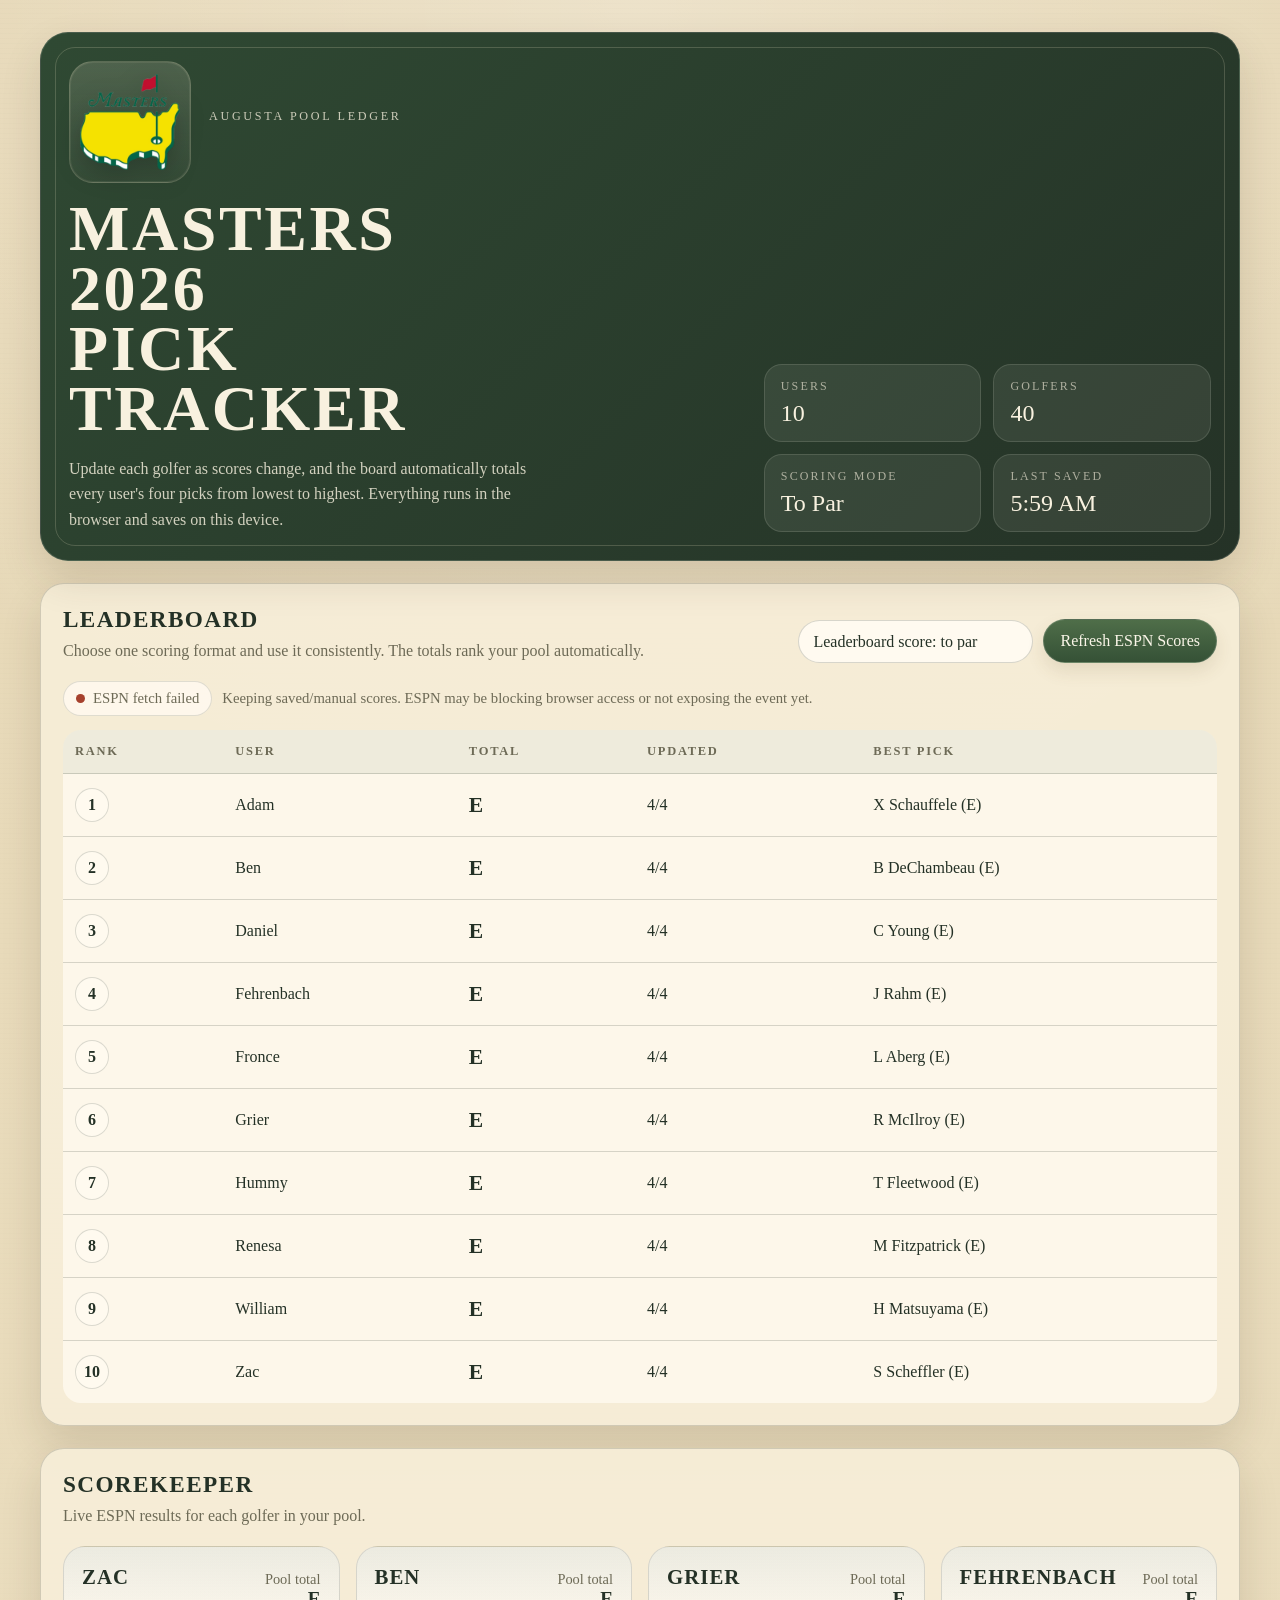
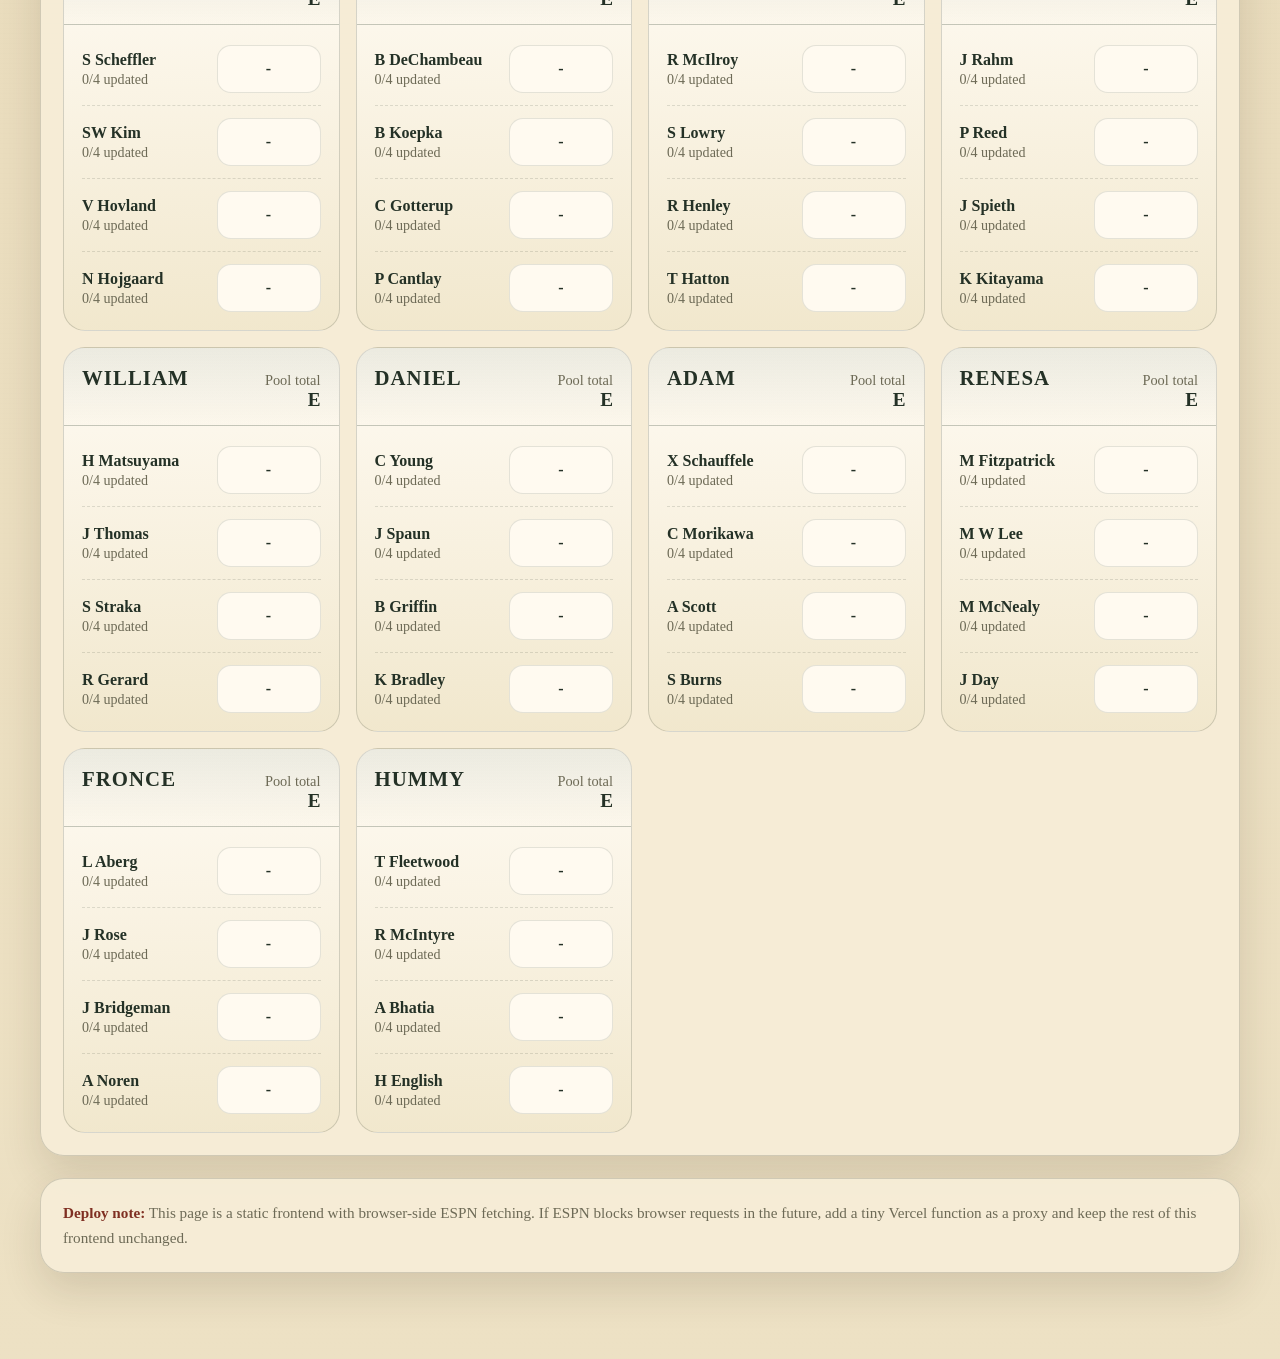
==== commit dbd7ec49: "Remove deploy test marker" ====
(no text change in the page or its own stylesheets)
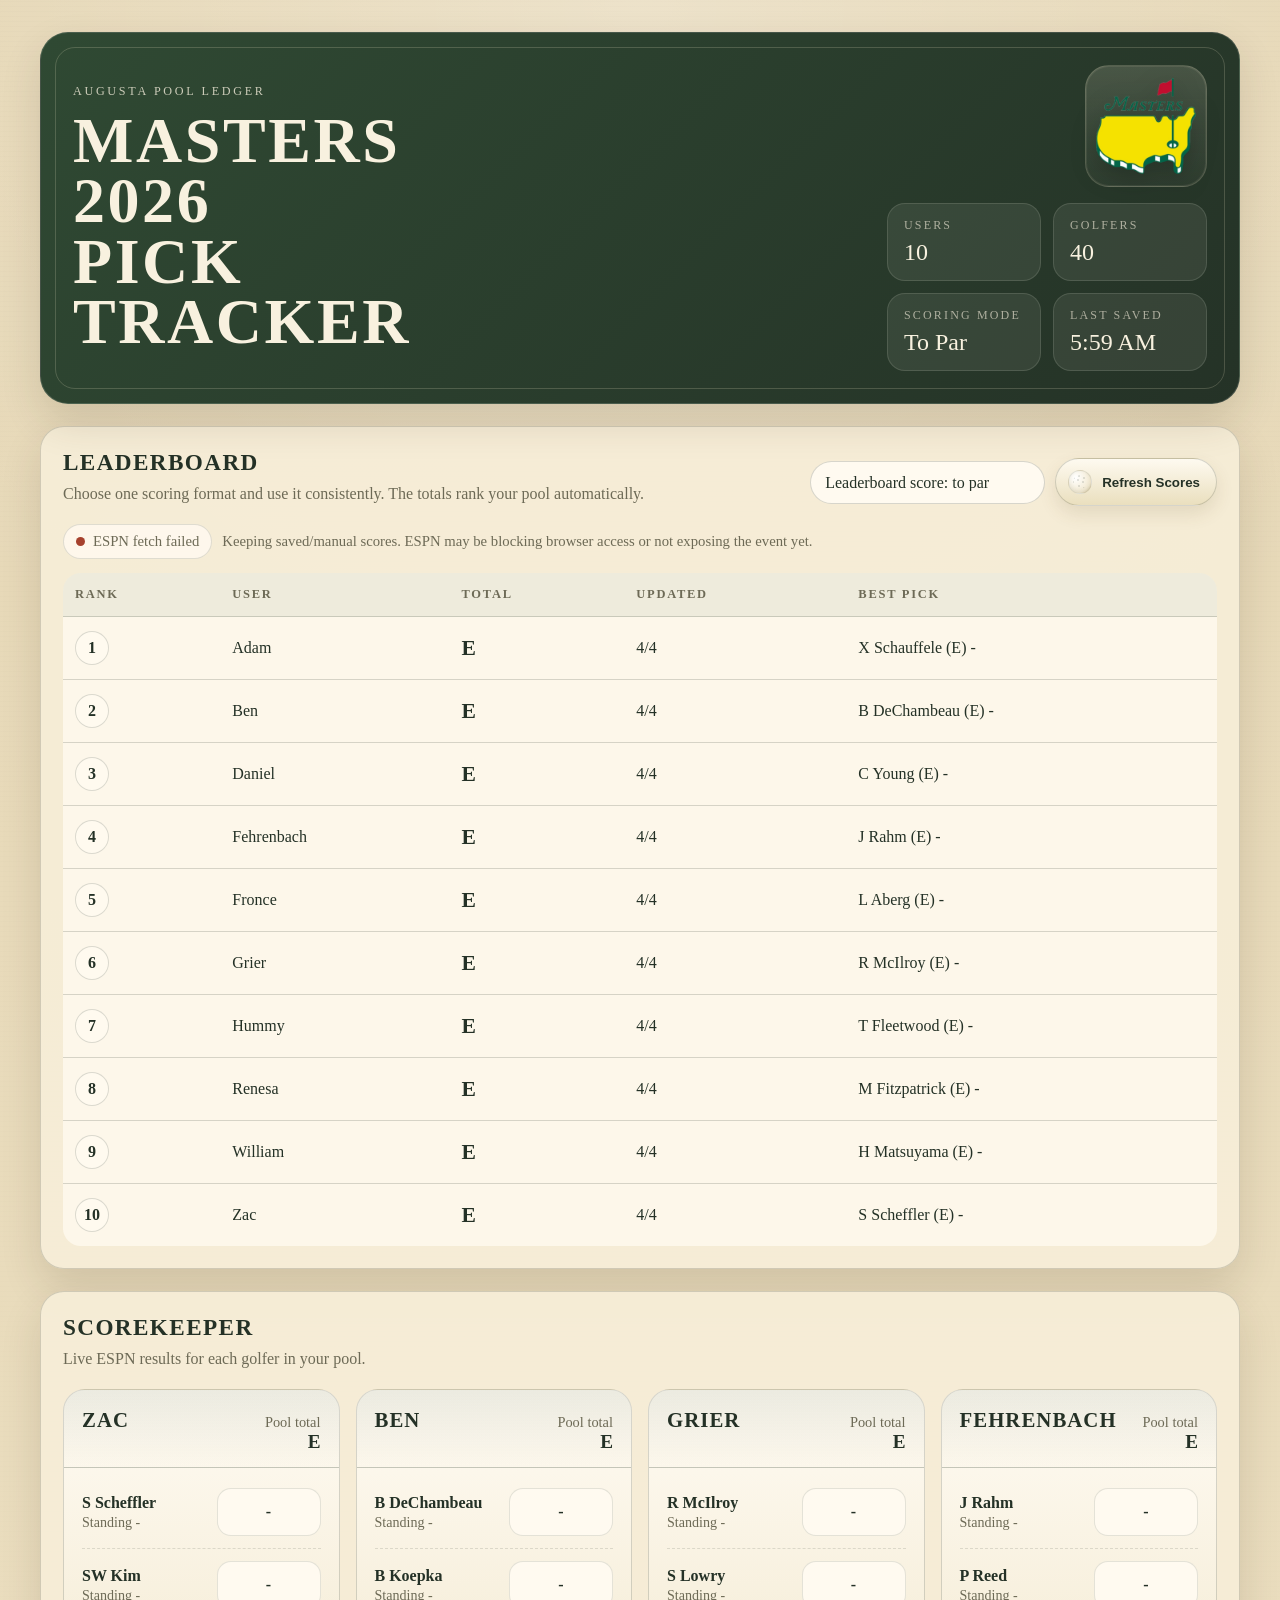
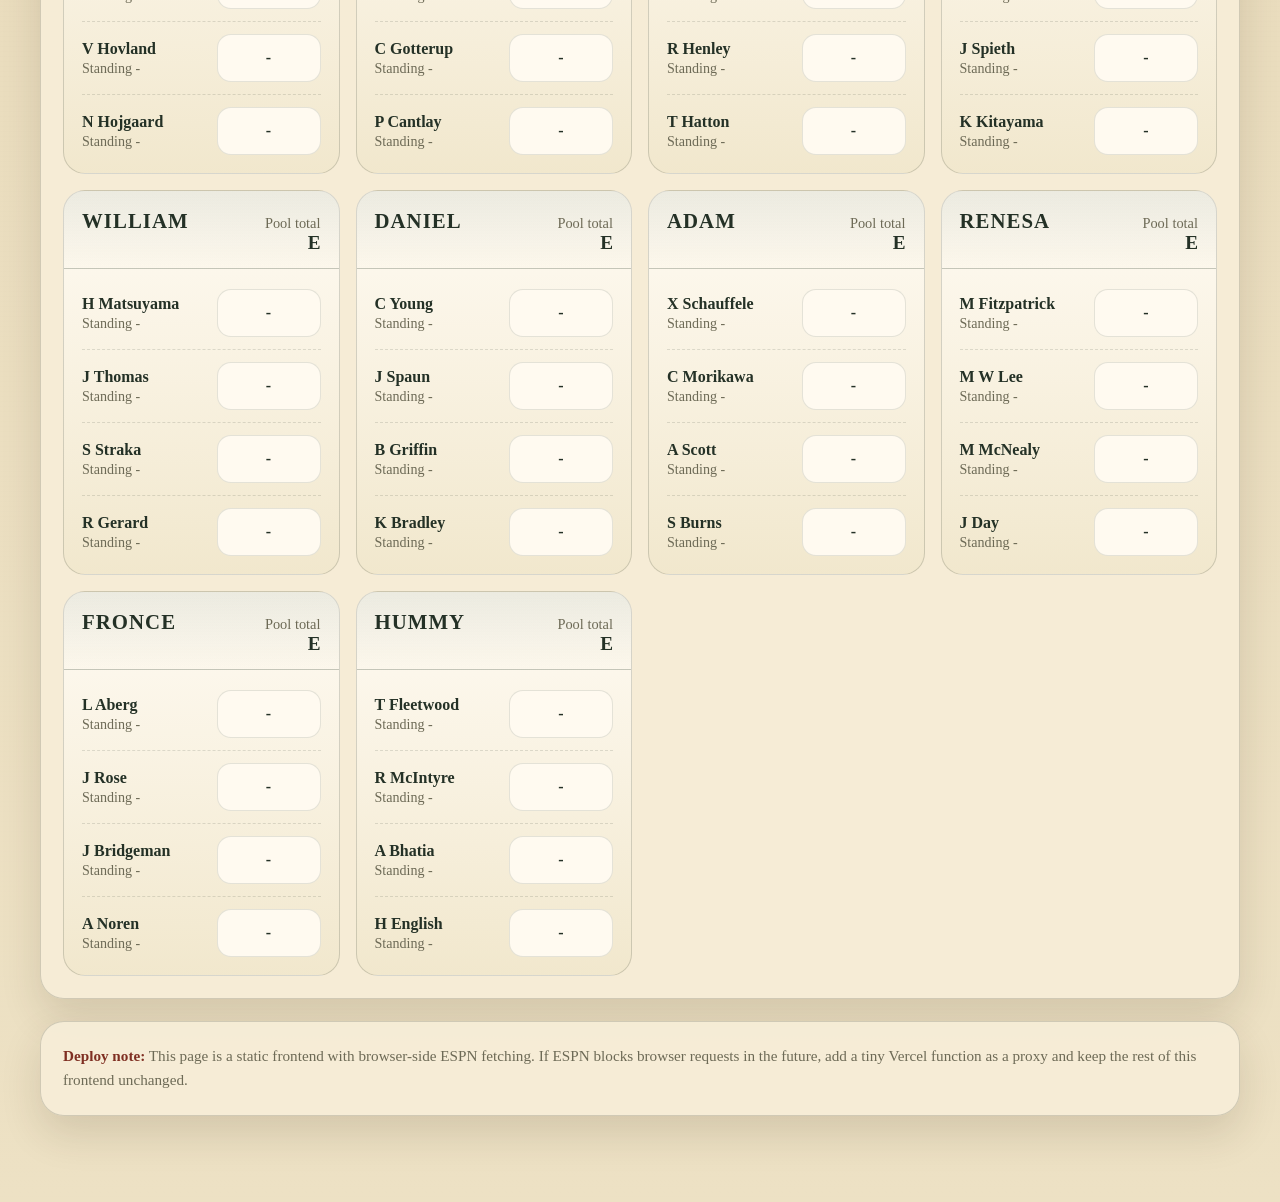
==== commit d3fce724: "Refine hero layout and position display" ====
--- a/index.html
+++ b/index.html
@@ -20,35 +20,31 @@
   <main class="page">
     <section class="hero">
       <div class="hero-grid">
-        <div>
-          <div class="hero-brand">
-            <div class="masters-mark" aria-hidden="true">
-              <img src="masters-logo.png.webp" alt="">
+        <div class="hero-copy">
+          <div class="eyebrow">Augusta Pool Ledger</div>
+          <h1>Masters 2026 Pick Tracker</h1>
+        </div>
+        <div class="hero-side">
+          <div class="masters-mark" aria-hidden="true">
+            <img src="masters-logo.png.webp" alt="">
+          </div>
+          <div class="hero-stats">
+            <div class="stat">
+              <div class="stat-label">Users</div>
+              <div class="stat-value" id="userCount">10</div>
             </div>
-            <div class="eyebrow">Augusta Pool Ledger</div>
-          </div>
-          <h1>Masters 2026 Pick Tracker</h1>
-          <p>
-            Update each golfer as scores change, and the board automatically totals every user's four picks
-            from lowest to highest. Everything runs in the browser and saves on this device.
-          </p>
-        </div>
-        <div class="hero-stats">
-          <div class="stat">
-            <div class="stat-label">Users</div>
-            <div class="stat-value" id="userCount">10</div>
-          </div>
-          <div class="stat">
-            <div class="stat-label">Golfers</div>
-            <div class="stat-value" id="golferCount">40</div>
-          </div>
-          <div class="stat">
-            <div class="stat-label">Scoring Mode</div>
-            <div class="stat-value" id="heroMode">To Par</div>
-          </div>
-          <div class="stat">
-            <div class="stat-label">Last Saved</div>
-            <div class="stat-value" id="lastSaved">Not yet</div>
+            <div class="stat">
+              <div class="stat-label">Golfers</div>
+              <div class="stat-value" id="golferCount">40</div>
+            </div>
+            <div class="stat">
+              <div class="stat-label">Scoring Mode</div>
+              <div class="stat-value" id="heroMode">To Par</div>
+            </div>
+            <div class="stat">
+              <div class="stat-label">Last Saved</div>
+              <div class="stat-value" id="lastSaved">Not yet</div>
+            </div>
           </div>
         </div>
       </div>
@@ -67,7 +63,10 @@
             <option value="toPar">Leaderboard score: to par</option>
             <option value="strokes">Leaderboard score: total strokes</option>
           </select>
-          <button class="button alt" id="refreshScores">Refresh ESPN Scores</button>
+          <button class="golf-refresh" id="refreshScores" aria-label="Refresh Scores" title="Refresh Scores">
+            <span class="golf-refresh-ball" aria-hidden="true"></span>
+            <span class="golf-refresh-label">Refresh Scores</span>
+          </button>
         </div>
       </div>
 
--- a/css/styles.css
+++ b/css/styles.css
@@ -51,7 +51,7 @@
   border: 1px solid rgba(255, 255, 255, 0.14);
   border-radius: 28px;
   box-shadow: var(--shadow);
-  padding: 28px;
+  padding: 32px;
   margin-bottom: 22px;
 }
 
@@ -83,17 +83,17 @@
 
 .hero-grid {
   display: grid;
-  grid-template-columns: 1.2fr 0.8fr;
-  gap: 24px;
-  align-items: end;
-}
-
-.hero-brand {
+  grid-template-columns: minmax(0, 1fr) 320px;
+  gap: 32px;
+  align-items: center;
+}
+
+.hero-copy {
   display: flex;
-  gap: 18px;
-  align-items: center;
-  margin-bottom: 16px;
-  flex-wrap: wrap;
+  flex-direction: column;
+  justify-content: center;
+  min-height: 220px;
+  padding: 8px 0;
 }
 
 .masters-mark {
@@ -116,18 +116,21 @@
   filter: drop-shadow(0 8px 12px rgba(8, 15, 12, 0.28));
 }
 
-.hero p {
-  margin: 16px 0 0;
-  max-width: 58ch;
-  color: rgba(248, 241, 223, 0.82);
-  font-size: 1rem;
-  line-height: 1.6;
+.hero-side {
+  display: flex;
+  flex-direction: column;
+  align-items: flex-end;
+  gap: 16px;
+  justify-self: end;
+  width: 100%;
+  max-width: 320px;
 }
 
 .hero-stats {
   display: grid;
   grid-template-columns: repeat(2, minmax(0, 1fr));
   gap: 12px;
+  width: 100%;
 }
 
 .loading-screen {
@@ -335,6 +338,61 @@
   border-color: rgba(255, 255, 255, 0.16);
 }
 
+.golf-refresh {
+  min-height: 48px;
+  padding: 10px 16px 10px 12px;
+  display: inline-flex;
+  align-items: center;
+  gap: 10px;
+  border-radius: 999px;
+  border: 1px solid rgba(36, 49, 38, 0.18);
+  background: linear-gradient(180deg, #fefaf0, #eadfbe);
+  box-shadow: 0 8px 18px rgba(95, 74, 32, 0.12);
+  cursor: pointer;
+  transition: transform 140ms ease, box-shadow 140ms ease;
+}
+
+.golf-refresh:hover {
+  transform: translateY(-1px);
+}
+
+.golf-refresh:disabled {
+  cursor: progress;
+  opacity: 0.7;
+}
+
+.golf-refresh-ball {
+  position: relative;
+  width: 24px;
+  height: 24px;
+  border-radius: 999px;
+  background:
+    radial-gradient(circle at 30% 30%, #ffffff, #f3ead3 70%, #d7c398 100%);
+  border: 1px solid rgba(36, 49, 38, 0.12);
+  box-shadow: inset 0 -2px 4px rgba(36, 49, 38, 0.08);
+}
+
+.golf-refresh-ball::before {
+  content: "";
+  position: absolute;
+  inset: 4px;
+  border-radius: 999px;
+  background-image:
+    radial-gradient(circle, rgba(36, 49, 38, 0.12) 1px, transparent 1.5px),
+    radial-gradient(circle, rgba(36, 49, 38, 0.12) 1px, transparent 1.5px),
+    radial-gradient(circle, rgba(36, 49, 38, 0.12) 1px, transparent 1.5px),
+    radial-gradient(circle, rgba(36, 49, 38, 0.12) 1px, transparent 1.5px);
+  background-size: 10px 10px;
+  background-position: 0 0, 5px 2px, 1px 6px, 6px 8px;
+}
+
+.golf-refresh-label {
+  font: inherit;
+  font-weight: 700;
+  color: var(--ink);
+  white-space: nowrap;
+}
+
 .leaderboard-table {
   width: 100%;
   border-collapse: collapse;
@@ -498,6 +556,17 @@
     grid-template-columns: 1fr;
   }
 
+  .hero-side {
+    align-items: flex-start;
+    justify-self: start;
+    max-width: none;
+  }
+
+  .hero-copy {
+    min-height: auto;
+    padding: 0;
+  }
+
   .panel {
     padding: 18px;
   }
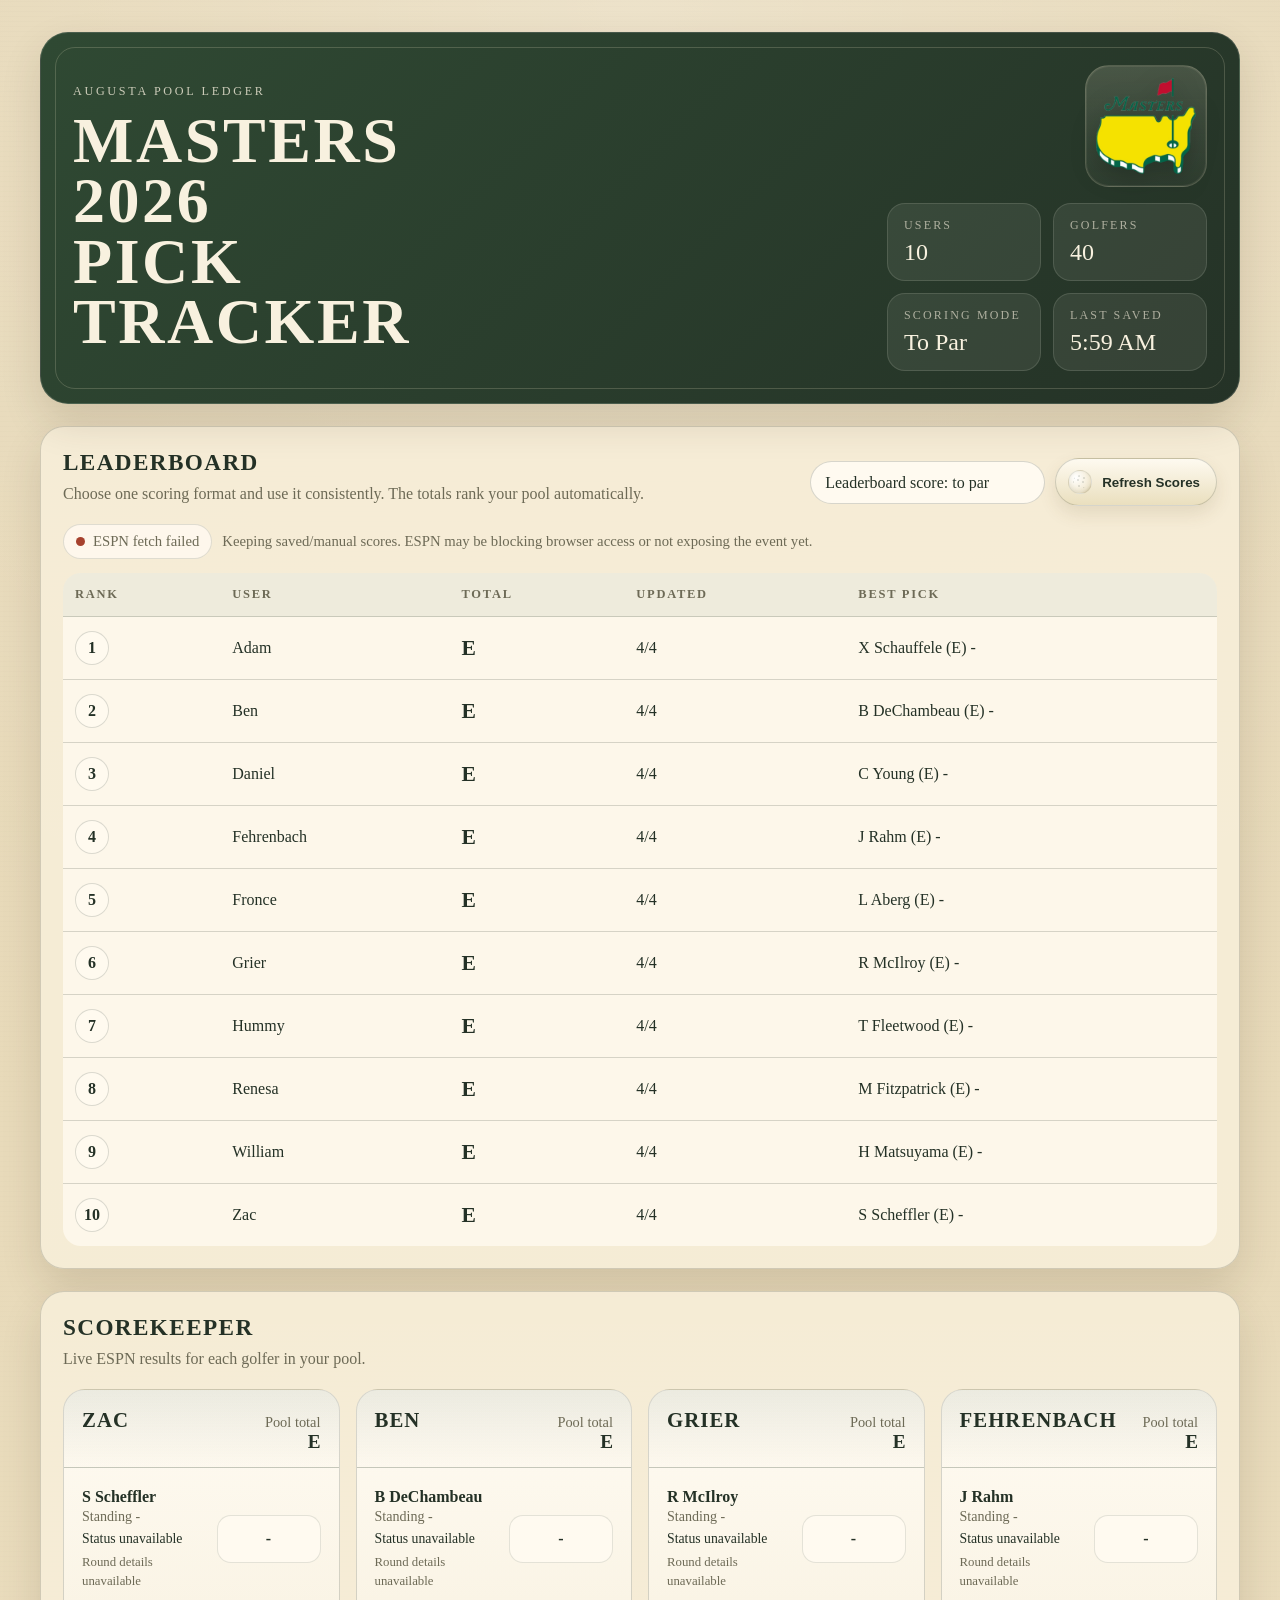
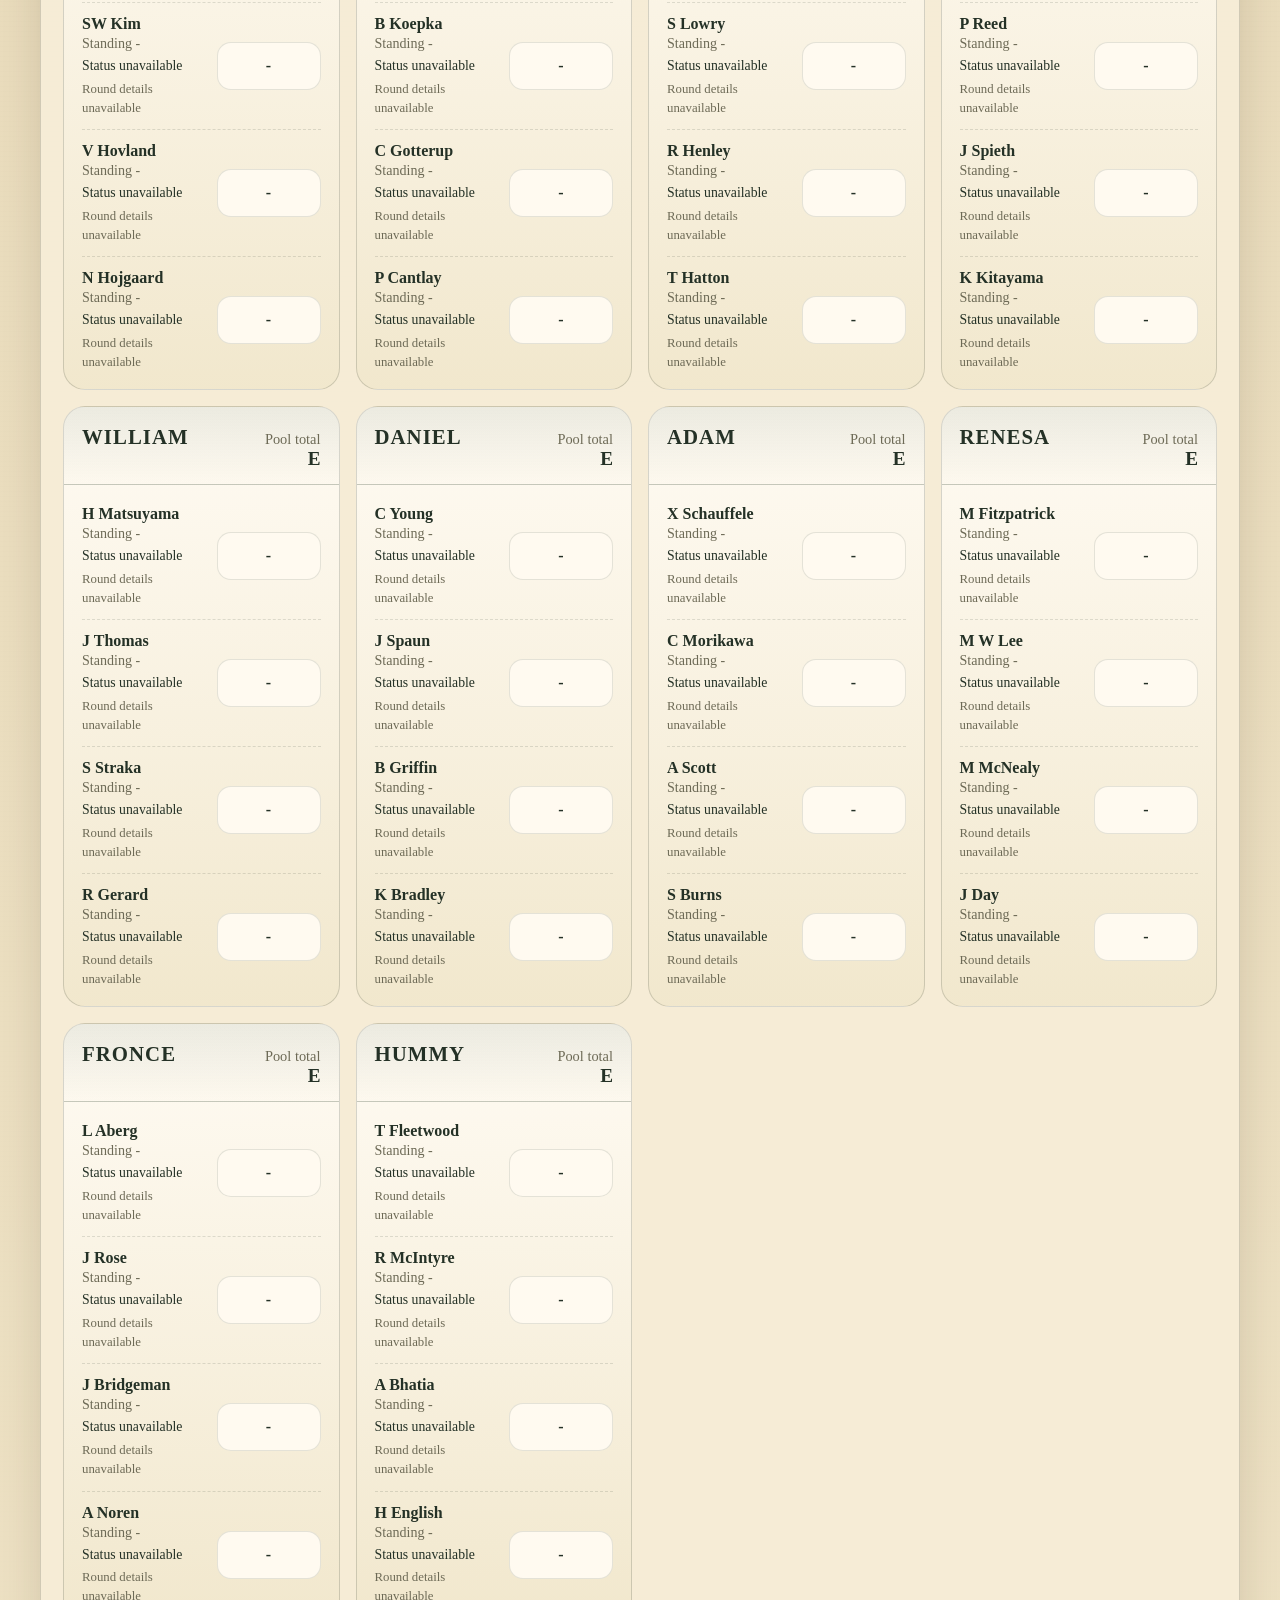
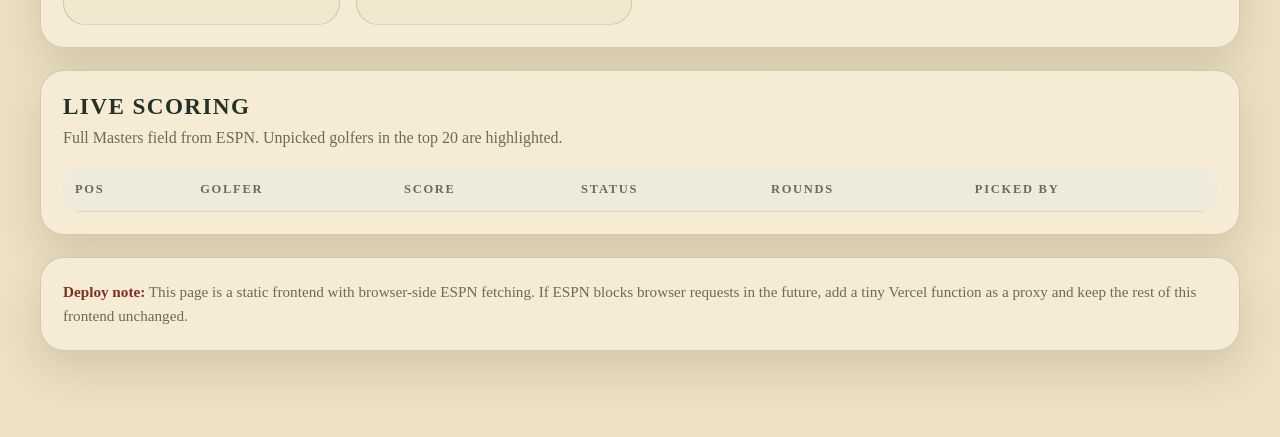
==== commit a48fbde7: "Add live scoring field view" ====
--- a/index.html
+++ b/index.html
@@ -104,6 +104,31 @@
       <div class="users-grid" id="usersGrid"></div>
     </section>
 
+    <section class="panel">
+      <div class="panel-header">
+        <div>
+          <h2 class="panel-title">Live Scoring</h2>
+          <p class="panel-subtitle">
+            Full Masters field from ESPN. Unpicked golfers in the top 20 are highlighted.
+          </p>
+        </div>
+      </div>
+
+      <table class="leaderboard-table live-table">
+        <thead>
+          <tr>
+            <th>Pos</th>
+            <th>Golfer</th>
+            <th>Score</th>
+            <th>Status</th>
+            <th>Rounds</th>
+            <th>Picked By</th>
+          </tr>
+        </thead>
+        <tbody id="liveScoringBody"></tbody>
+      </table>
+    </section>
+
     <section class="panel footer-note">
       <strong class="accent">Deploy note:</strong>
       This page is a static frontend with browser-side ESPN fetching. If ESPN blocks browser requests in the future,
--- a/css/styles.css
+++ b/css/styles.css
@@ -420,6 +420,23 @@
   border-bottom: none;
 }
 
+.leaderboard-table tbody tr.unpicked-threat td {
+  background: rgba(127, 47, 34, 0.08);
+}
+
+.live-golfer {
+  font-weight: 700;
+}
+
+.live-note {
+  display: block;
+  color: var(--accent);
+  font-size: 0.8rem;
+  margin-top: 3px;
+  letter-spacing: 0.03em;
+  text-transform: uppercase;
+}
+
 .rank-pill {
   display: inline-flex;
   width: 34px;
@@ -512,6 +529,19 @@
   margin-top: 2px;
 }
 
+.pick-detail {
+  display: block;
+  color: var(--ink);
+  font-size: 0.86rem;
+  line-height: 1.45;
+  margin-top: 4px;
+}
+
+.pick-detail.rounds {
+  color: var(--muted);
+  font-size: 0.8rem;
+}
+
 .score-chip {
   display: inline-flex;
   width: 100%;
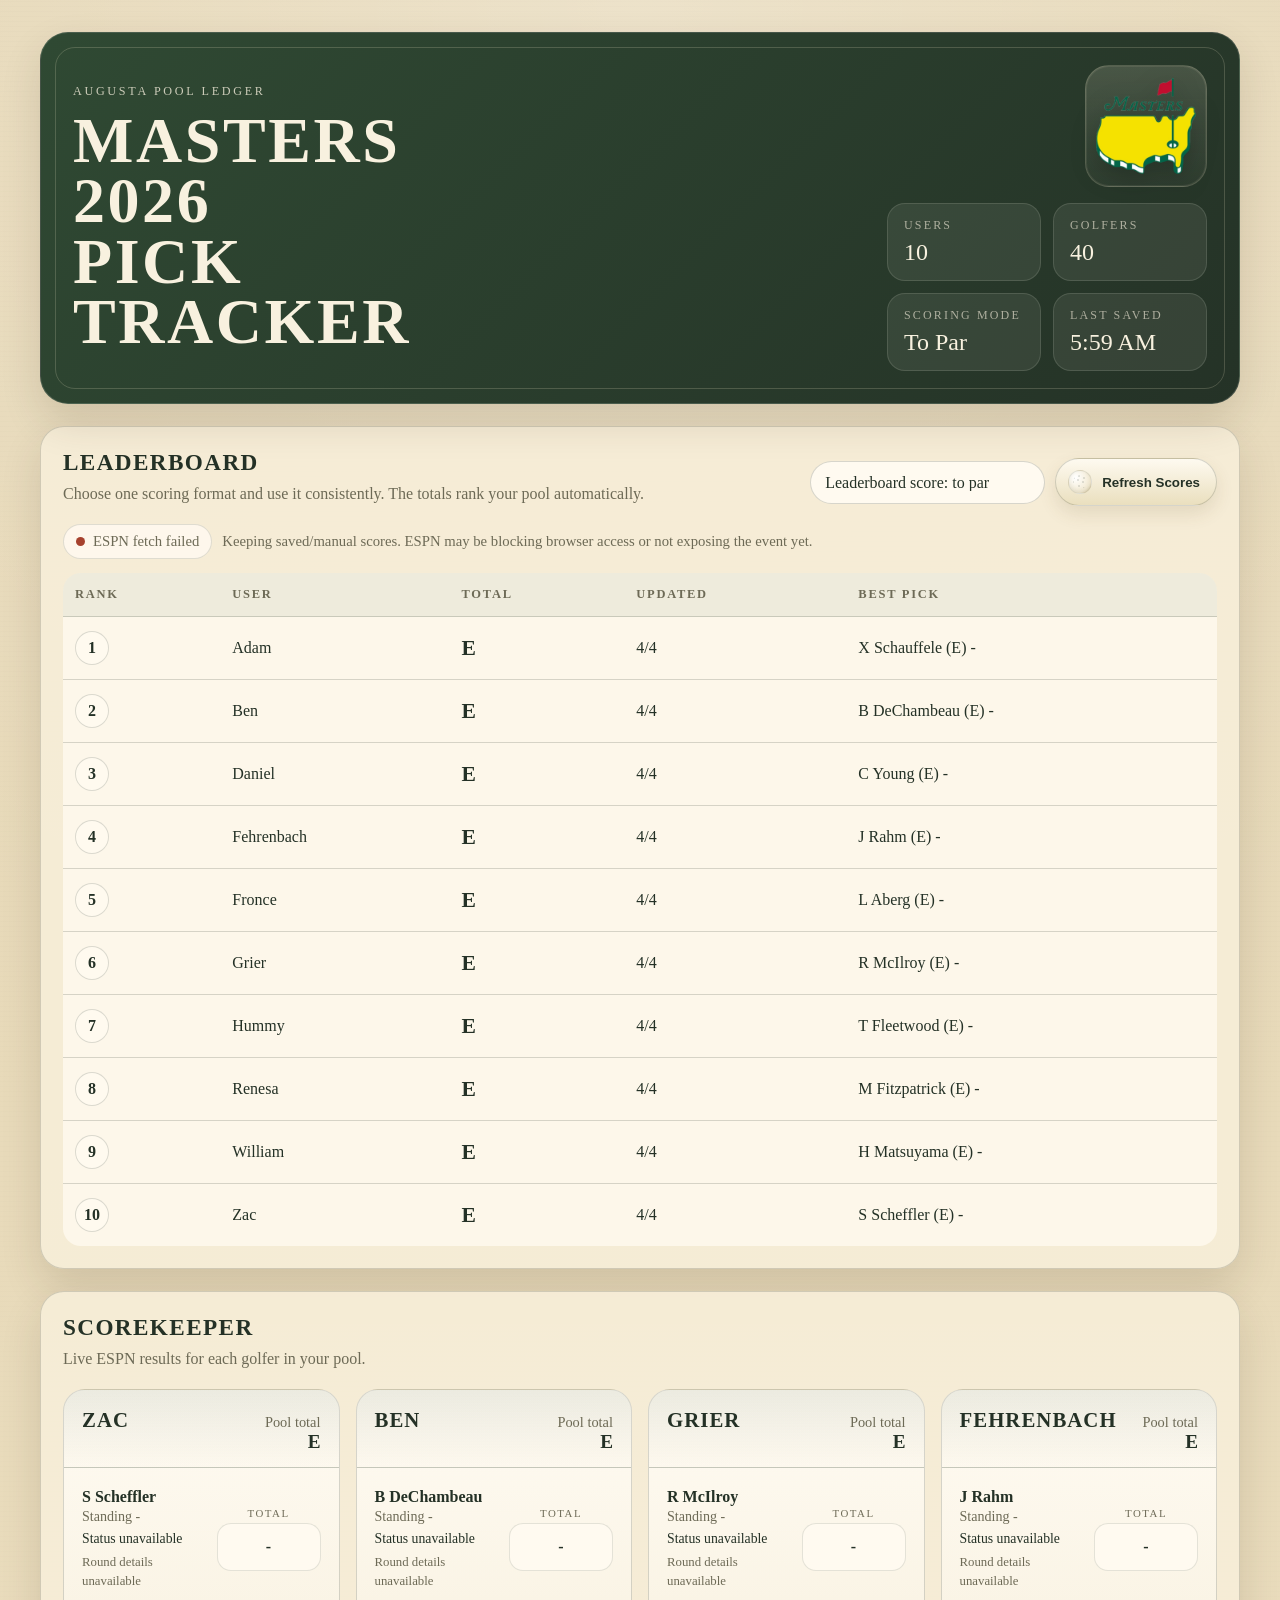
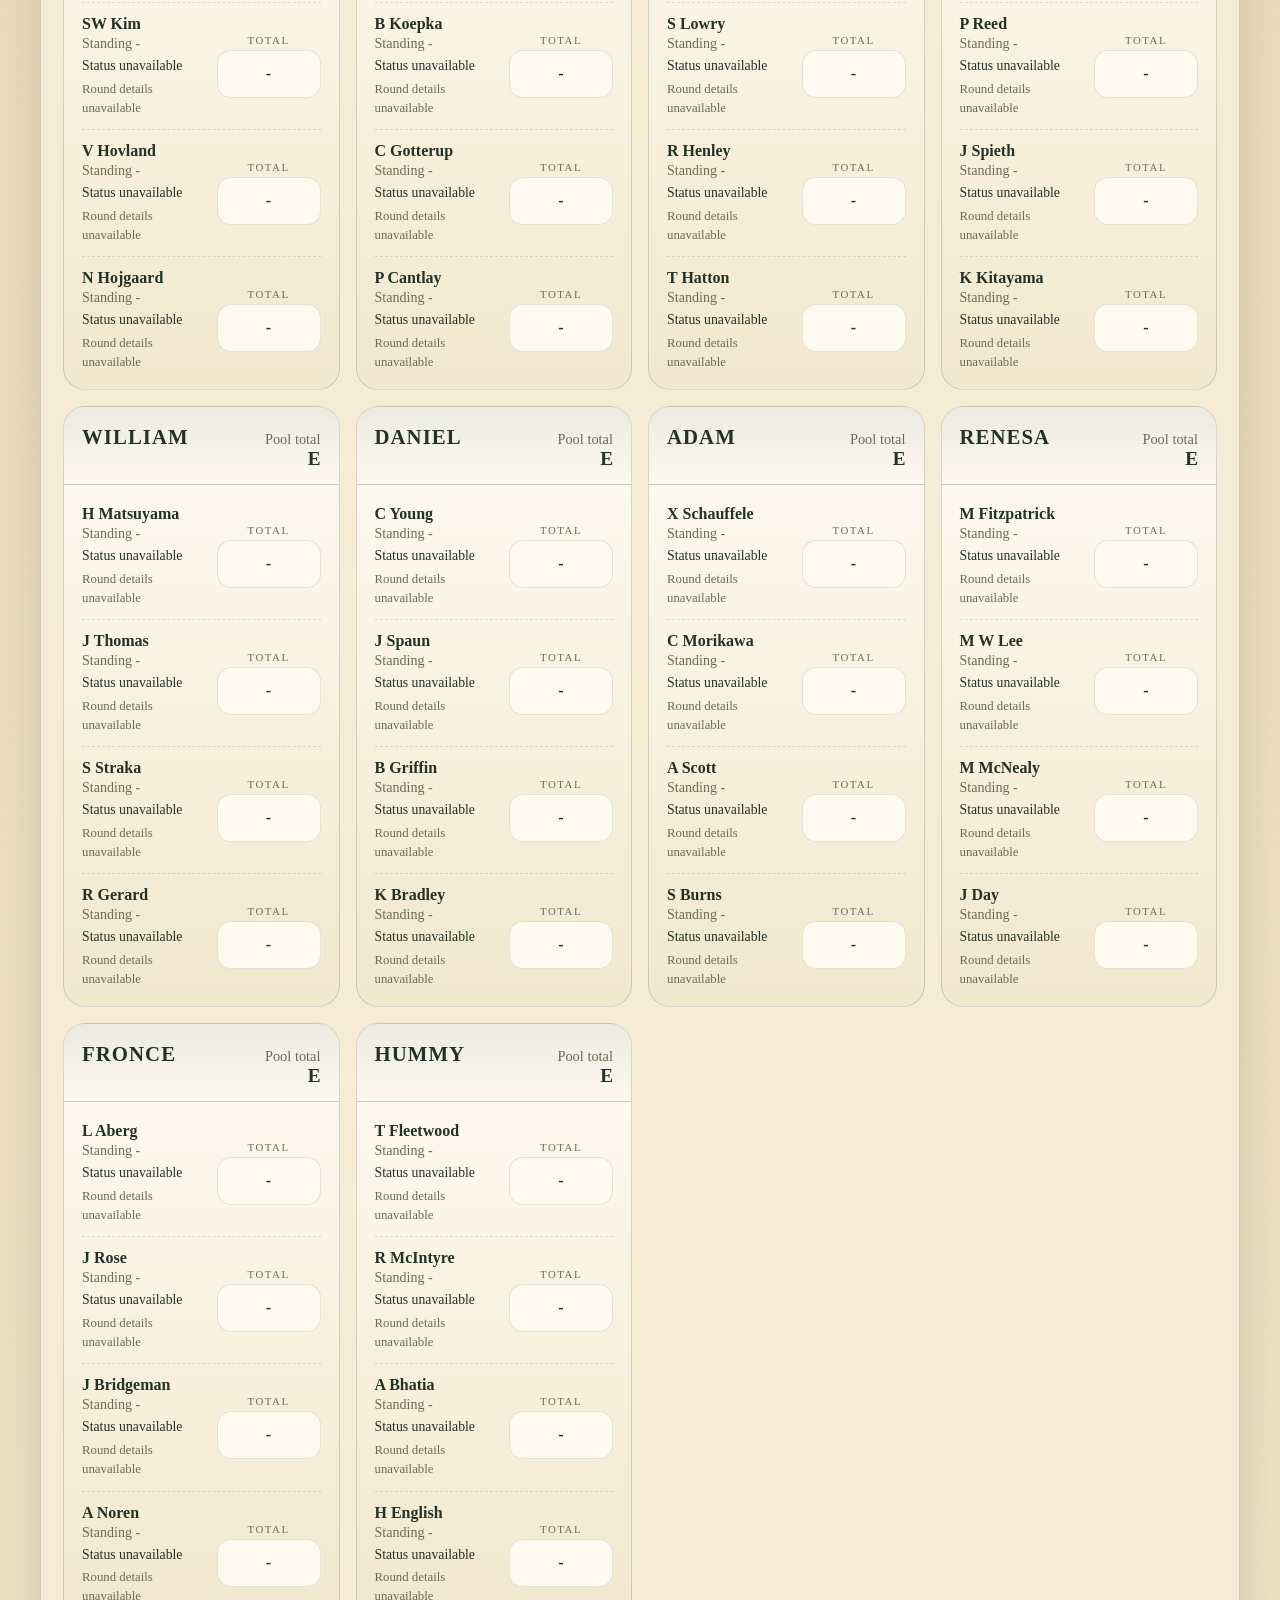
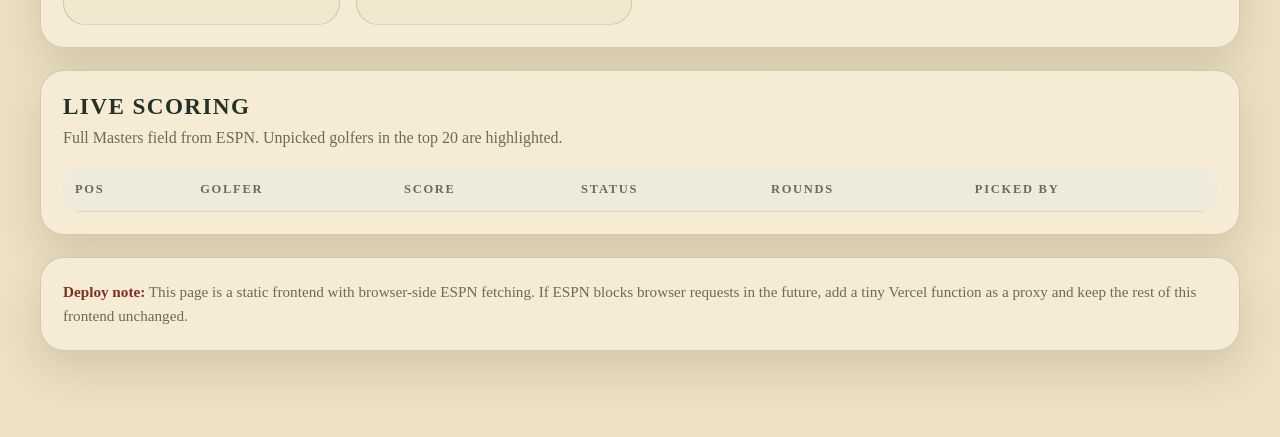
==== commit cf1c9048: "Enable Vercel analytics" ====
--- a/index.html
+++ b/index.html
@@ -136,6 +136,12 @@
     </section>
   </main>
 
+  <script>
+    window.va = window.va || function () { (window.vaq = window.vaq || []).push(arguments); };
+    window.si = window.si || function () { (window.siq = window.siq || []).push(arguments); };
+  </script>
   <script src="js/app.js"></script>
+  <script defer src="/_vercel/insights/script.js"></script>
+  <script defer src="/_vercel/speed-insights/script.js"></script>
 </body>
 </html>
--- a/css/styles.css
+++ b/css/styles.css
@@ -144,7 +144,6 @@
   background:
     radial-gradient(circle at top, rgba(255, 246, 220, 0.18), transparent 28%),
     rgba(26, 36, 28, 0.86);
-  backdrop-filter: blur(4px);
   transition: opacity 220ms ease, visibility 220ms ease;
 }
 
@@ -542,6 +541,12 @@
   font-size: 0.8rem;
 }
 
+.score-field {
+  display: grid;
+  gap: 4px;
+  justify-items: center;
+}
+
 .score-chip {
   display: inline-flex;
   width: 100%;
@@ -555,6 +560,14 @@
   font-weight: 700;
 }
 
+.score-chip-label {
+  color: var(--muted);
+  font-size: 0.68rem;
+  font-weight: 400;
+  letter-spacing: 0.14em;
+  text-transform: uppercase;
+}
+
 .footer-note {
   color: var(--muted);
   line-height: 1.6;
